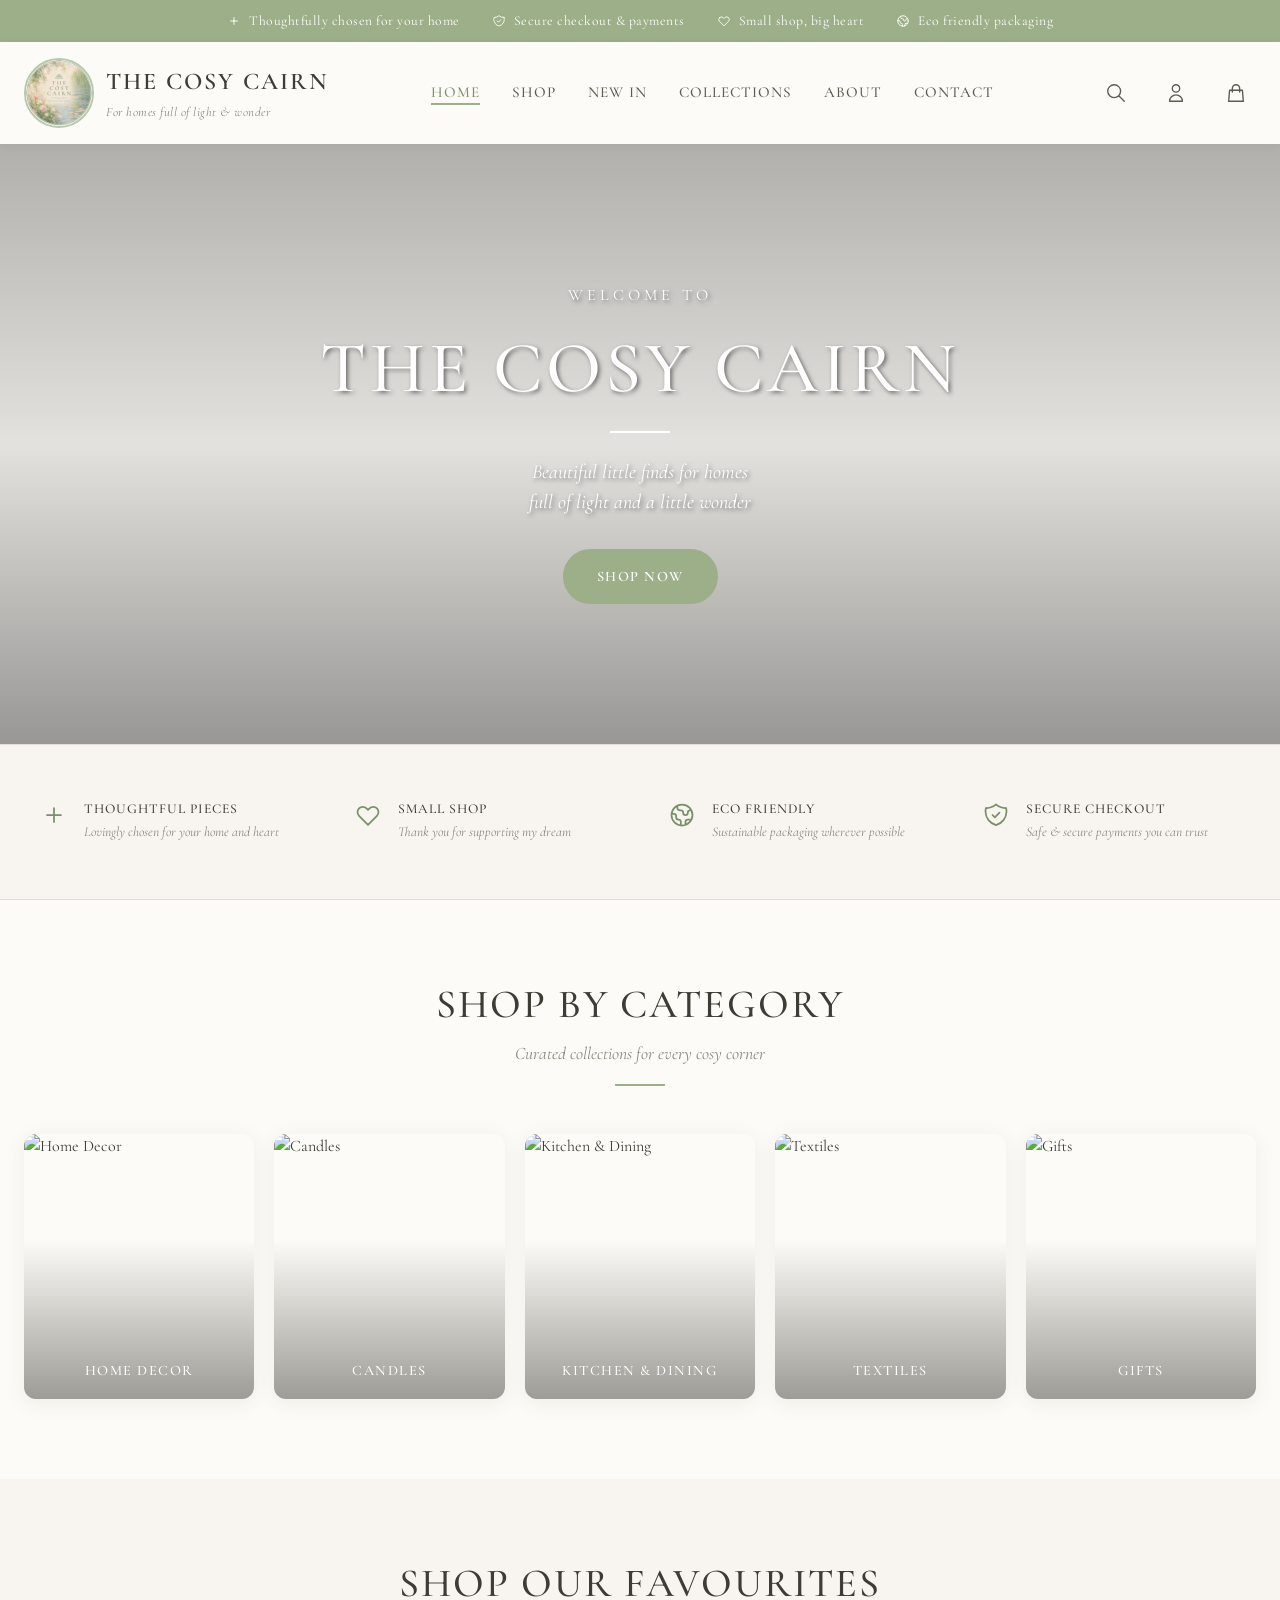
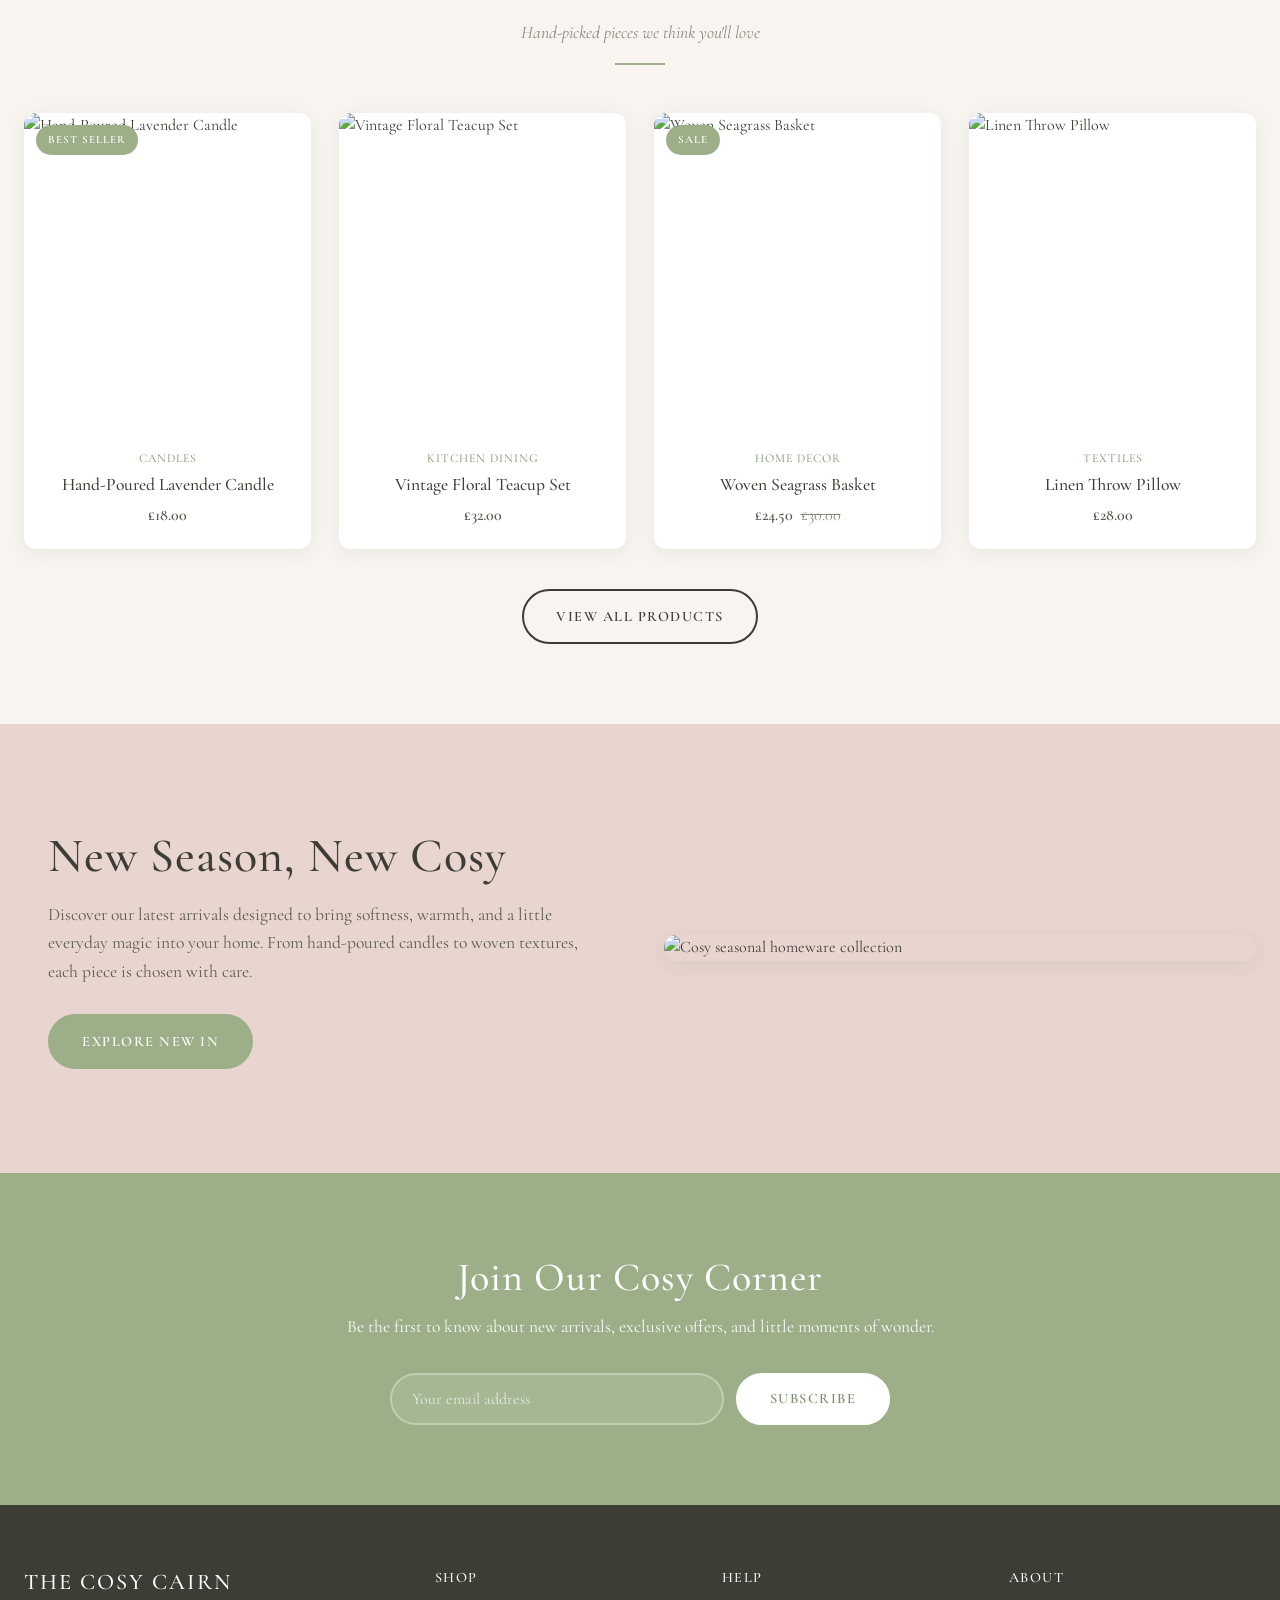
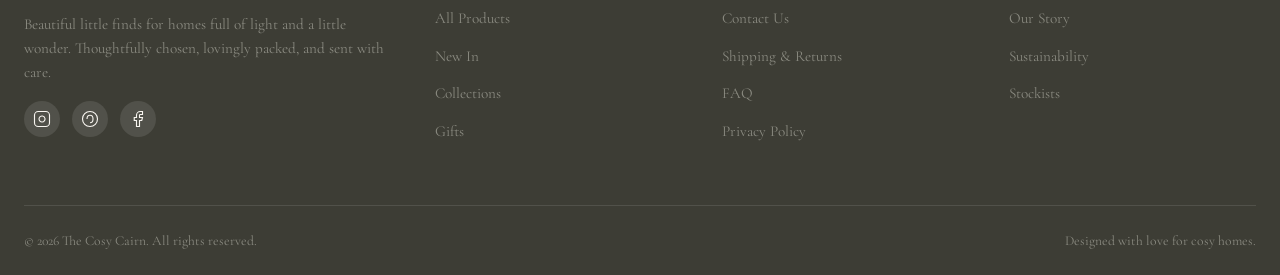
==== index.html @ 2f8e01ec "Website" ====
<!DOCTYPE html>
<html lang="en">
<head>
  <meta charset="UTF-8">
  <meta name="viewport" content="width=device-width, initial-scale=1.0">
  <title>The Cosy Cairn | Beautiful Little Finds for Your Home</title>
  <meta name="description" content="The Cosy Cairn - thoughtfully chosen homeware, candles, textiles, and gifts for homes full of light and a little wonder.">
  <link rel="preconnect" href="https://fonts.googleapis.com">
  <link rel="preconnect" href="https://fonts.gstatic.com" crossorigin>
  <link href="https://fonts.googleapis.com/css2?family=Cormorant+Garamond:ital,wght@0,300;0,400;0,500;0,600;1,300;1,400&display=swap" rel="stylesheet">
  <link rel="stylesheet" href="css/styles.css">
</head>
<body>
  <!-- Announcement Bar -->
  <div class="announcement-bar">
    <div class="container">
      <div class="announcement-item">
        <svg xmlns="http://www.w3.org/2000/svg" fill="none" viewBox="0 0 24 24" stroke="currentColor" stroke-width="1.5"><path stroke-linecap="round" stroke-linejoin="round" d="M12 6v6m0 0v6m0-6h6m-6 0H6" /></svg>
        <span>Thoughtfully chosen for your home</span>
      </div>
      <div class="announcement-item">
        <svg xmlns="http://www.w3.org/2000/svg" fill="none" viewBox="0 0 24 24" stroke="currentColor" stroke-width="1.5"><path stroke-linecap="round" stroke-linejoin="round" d="M9 12l2 2 4-4m5.618-4.016A11.955 11.955 0 0112 2.944a11.955 11.955 0 01-8.618 3.04A12.02 12.02 0 003 9c0 5.591 3.824 10.29 9 11.622 5.176-1.332 9-6.03 9-11.622 0-1.042-.133-2.052-.382-3.016z" /></svg>
        <span>Secure checkout &amp; payments</span>
      </div>
      <div class="announcement-item">
        <svg xmlns="http://www.w3.org/2000/svg" fill="none" viewBox="0 0 24 24" stroke="currentColor" stroke-width="1.5"><path stroke-linecap="round" stroke-linejoin="round" d="M4.318 6.318a4.5 4.5 0 000 6.364L12 20.364l7.682-7.682a4.5 4.5 0 00-6.364-6.364L12 7.636l-1.318-1.318a4.5 4.5 0 00-6.364 0z" /></svg>
        <span>Small shop, big heart</span>
      </div>
      <div class="announcement-item">
        <svg xmlns="http://www.w3.org/2000/svg" fill="none" viewBox="0 0 24 24" stroke="currentColor" stroke-width="1.5"><path stroke-linecap="round" stroke-linejoin="round" d="M3.055 11H5a2 2 0 012 2v1a2 2 0 002 2 2 2 0 012 2v2.945M8 3.935V5.5A2.5 2.5 0 0010.5 8h.5a2 2 0 012 2 2 2 0 104 0 2 2 0 012-2h1.064M15 20.488V18a2 2 0 012-2h3.064M21 12a9 9 0 11-18 0 9 9 0 0118 0z" /></svg>
        <span>Eco friendly packaging</span>
      </div>
    </div>
  </div>

  <!-- Header -->
  <header class="site-header">
    <div class="container">
      <div class="header-inner">
        <a href="index.html" class="logo">
          <img class="logo-img" src="images/logo.png" alt="The Cosy Cairn logo">
          <div class="logo-text">
            <span class="brand">The Cosy Cairn</span>
            <span class="tagline">For homes full of light &amp; wonder</span>
          </div>
        </a>

        <nav class="main-nav">
          <ul>
            <li><a href="index.html" class="active">Home</a></li>
            <li class="nav-dropdown">
              <a href="shop.html">Shop</a>
              <ul class="dropdown-menu">
                <li><a href="collections.html#home-decor">Home Decor</a></li>
                <li><a href="collections.html#candles">Candles</a></li>
                <li><a href="collections.html#kitchen-dining">Kitchen &amp; Dining</a></li>
                <li><a href="collections.html#textiles">Textiles</a></li>
                <li><a href="collections.html#gifts">Gifts</a></li>
              </ul>
            </li>
            <li><a href="new-in.html">New In</a></li>
            <li><a href="collections.html">Collections</a></li>
            <li><a href="about.html">About</a></li>
            <li><a href="contact.html">Contact</a></li>
          </ul>
        </nav>

        <div class="header-icons">
          <a href="shop.html" class="icon-btn" aria-label="Search">
            <svg xmlns="http://www.w3.org/2000/svg" fill="none" viewBox="0 0 24 24" stroke="currentColor" stroke-width="1.5"><path stroke-linecap="round" stroke-linejoin="round" d="M21 21l-6-6m2-5a7 7 0 11-14 0 7 7 0 0114 0z" /></svg>
          </a>
          <a href="#" class="icon-btn" aria-label="Account">
            <svg xmlns="http://www.w3.org/2000/svg" fill="none" viewBox="0 0 24 24" stroke="currentColor" stroke-width="1.5"><path stroke-linecap="round" stroke-linejoin="round" d="M16 7a4 4 0 11-8 0 4 4 0 018 0zM12 14a7 7 0 00-7 7h14a7 7 0 00-7-7z" /></svg>
          </a>
          <button class="icon-btn" data-open-cart aria-label="Cart">
            <svg xmlns="http://www.w3.org/2000/svg" fill="none" viewBox="0 0 24 24" stroke="currentColor" stroke-width="1.5"><path stroke-linecap="round" stroke-linejoin="round" d="M16 11V7a4 4 0 00-8 0v4M5 9h14l1 12H4L5 9z" /></svg>
            <span class="cart-count">0</span>
          </button>
          <button class="mobile-menu-toggle" aria-label="Menu">
            <span></span>
            <span></span>
            <span></span>
          </button>
        </div>
      </div>
    </div>
  </header>

  <main>
    <!-- Hero -->
    <section class="hero">
      <div class="hero-bg" style="background-image: url('images/hero-image.png');"></div>
      <div class="hero-overlay"></div>
      <div class="hero-content fade-in">
        <span class="hero-subtitle">Welcome to</span>
        <h1 class="hero-title">The Cosy Cairn</h1>
        <div class="hero-divider"></div>
        <p class="hero-tagline">Beautiful little finds for homes<br> full of light and a little wonder</p>
        <a href="shop.html" class="btn btn-primary">Shop Now</a>
      </div>
    </section>

    <!-- Trust Badges -->
    <section class="trust-badges">
      <div class="container">
        <div class="trust-badge fade-in">
          <svg xmlns="http://www.w3.org/2000/svg" fill="none" viewBox="0 0 24 24" stroke="currentColor" stroke-width="1.5"><path stroke-linecap="round" stroke-linejoin="round" d="M12 6v6m0 0v6m0-6h6m-6 0H6" /></svg>
          <div>
            <h4>Thoughtful Pieces</h4>
            <p>Lovingly chosen for your home and heart</p>
          </div>
        </div>
        <div class="trust-badge fade-in">
          <svg xmlns="http://www.w3.org/2000/svg" fill="none" viewBox="0 0 24 24" stroke="currentColor" stroke-width="1.5"><path stroke-linecap="round" stroke-linejoin="round" d="M4.318 6.318a4.5 4.5 0 000 6.364L12 20.364l7.682-7.682a4.5 4.5 0 00-6.364-6.364L12 7.636l-1.318-1.318a4.5 4.5 0 00-6.364 0z" /></svg>
          <div>
            <h4>Small Shop</h4>
            <p>Thank you for supporting my dream</p>
          </div>
        </div>
        <div class="trust-badge fade-in">
          <svg xmlns="http://www.w3.org/2000/svg" fill="none" viewBox="0 0 24 24" stroke="currentColor" stroke-width="1.5"><path stroke-linecap="round" stroke-linejoin="round" d="M3.055 11H5a2 2 0 012 2v1a2 2 0 002 2 2 2 0 012 2v2.945M8 3.935V5.5A2.5 2.5 0 0010.5 8h.5a2 2 0 012 2 2 2 0 104 0 2 2 0 012-2h1.064M15 20.488V18a2 2 0 012-2h3.064M21 12a9 9 0 11-18 0 9 9 0 0118 0z" /></svg>
          <div>
            <h4>Eco Friendly</h4>
            <p>Sustainable packaging wherever possible</p>
          </div>
        </div>
        <div class="trust-badge fade-in">
          <svg xmlns="http://www.w3.org/2000/svg" fill="none" viewBox="0 0 24 24" stroke="currentColor" stroke-width="1.5"><path stroke-linecap="round" stroke-linejoin="round" d="M9 12l2 2 4-4m5.618-4.016A11.955 11.955 0 0112 2.944a11.955 11.955 0 01-8.618 3.04A12.02 12.02 0 003 9c0 5.591 3.824 10.29 9 11.622 5.176-1.332 9-6.03 9-11.622 0-1.042-.133-2.052-.382-3.016z" /></svg>
          <div>
            <h4>Secure Checkout</h4>
            <p>Safe &amp; secure payments you can trust</p>
          </div>
        </div>
      </div>
    </section>

    <!-- Featured Categories -->
    <section class="section">
      <div class="container">
        <div class="section-header fade-in">
          <h2 class="section-title">Shop by Category</h2>
          <p class="section-subtitle">Curated collections for every cosy corner</p>
          <div class="section-divider"></div>
        </div>
        <div class="category-grid">
          <!-- Categories rendered by JS -->
        </div>
      </div>
    </section>

    <!-- Shop Favourites -->
    <section class="section" style="background-color: var(--cream-warm);">
      <div class="container">
        <div class="section-header fade-in">
          <h2 class="section-title">Shop Our Favourites</h2>
          <p class="section-subtitle">Hand-picked pieces we think you'll love</p>
          <div class="section-divider"></div>
        </div>
        <div class="product-grid favourites-grid">
          <!-- Products rendered by JS -->
        </div>
        <div style="text-align: center; margin-top: 40px;">
          <a href="shop.html" class="btn btn-outline fade-in">View All Products</a>
        </div>
      </div>
    </section>

    <!-- Featured Banner -->
    <section class="featured-banner">
      <div class="container">
        <div class="featured-banner-inner">
          <div class="featured-banner-content fade-in">
            <h2>New Season, New Cosy</h2>
            <p>Discover our latest arrivals designed to bring softness, warmth, and a little everyday magic into your home. From hand-poured candles to woven textures, each piece is chosen with care.</p>
            <a href="new-in.html" class="btn btn-primary">Explore New In</a>
          </div>
          <div class="featured-banner-image fade-in">
            <img src="https://images.unsplash.com/photo-1616486338812-3dadae4b4ace?w=800&h=600&fit=crop" alt="Cosy seasonal homeware collection">
          </div>
        </div>
      </div>
    </section>

    <!-- Newsletter -->
    <section class="newsletter">
      <div class="container">
        <div class="fade-in">
          <h2>Join Our Cosy Corner</h2>
          <p>Be the first to know about new arrivals, exclusive offers, and little moments of wonder.</p>
          <form class="newsletter-form">
            <input type="email" placeholder="Your email address" required aria-label="Email address">
            <button type="submit" class="btn btn-light">Subscribe</button>
          </form>
        </div>
      </div>
    </section>
  </main>

  <!-- Footer -->
  <footer class="site-footer">
    <div class="container">
      <div class="footer-grid">
        <div class="footer-brand">
          <h3 style="font-size: 1.4rem; letter-spacing: 2px; text-transform: uppercase; color: white;">The Cosy Cairn</h3>
          <p>Beautiful little finds for homes full of light and a little wonder. Thoughtfully chosen, lovingly packed, and sent with care.</p>
          <div class="footer-social">
            <a href="#" aria-label="Instagram"><svg xmlns="http://www.w3.org/2000/svg" fill="none" viewBox="0 0 24 24" stroke="currentColor" stroke-width="1.5"><rect x="2" y="2" width="20" height="20" rx="5" ry="5"></rect><path d="M16 11.37A4 4 0 1112.63 8 4 4 0 0116 11.37z"></path><line x1="17.5" y1="6.5" x2="17.51" y2="6.5"></line></svg></a>
            <a href="#" aria-label="Pinterest"><svg xmlns="http://www.w3.org/2000/svg" fill="none" viewBox="0 0 24 24" stroke="currentColor" stroke-width="1.5"><circle cx="12" cy="12" r="10"></circle><path d="M8 12c0-2.76 1.79-5 4-5s4 2.24 4 5c0 2.76-1.79 5-4 5"></path></svg></a>
            <a href="#" aria-label="Facebook"><svg xmlns="http://www.w3.org/2000/svg" fill="none" viewBox="0 0 24 24" stroke="currentColor" stroke-width="1.5"><path d="M18 2h-3a5 5 0 00-5 5v3H7v4h3v8h4v-8h3l1-4h-4V7a1 1 0 011-1h3z"></path></svg></a>
          </div>
        </div>
        <div class="footer-column">
          <h4>Shop</h4>
          <ul>
            <li><a href="shop.html">All Products</a></li>
            <li><a href="new-in.html">New In</a></li>
            <li><a href="collections.html">Collections</a></li>
            <li><a href="collections.html#gifts">Gifts</a></li>
          </ul>
        </div>
        <div class="footer-column">
          <h4>Help</h4>
          <ul>
            <li><a href="contact.html">Contact Us</a></li>
            <li><a href="#">Shipping &amp; Returns</a></li>
            <li><a href="#">FAQ</a></li>
            <li><a href="#">Privacy Policy</a></li>
          </ul>
        </div>
        <div class="footer-column">
          <h4>About</h4>
          <ul>
            <li><a href="about.html">Our Story</a></li>
            <li><a href="about.html">Sustainability</a></li>
            <li><a href="contact.html">Stockists</a></li>
          </ul>
        </div>
      </div>
      <div class="footer-bottom">
        <p>&copy; 2026 The Cosy Cairn. All rights reserved.</p>
        <p>Designed with love for cosy homes.</p>
      </div>
    </div>
  </footer>

  <!-- Cart Drawer -->
  <div class="cart-overlay" data-close-cart></div>
  <aside class="cart-drawer">
    <div class="cart-header">
      <h2>Your Cart</h2>
      <button class="cart-close" data-close-cart aria-label="Close cart">
        <svg xmlns="http://www.w3.org/2000/svg" fill="none" viewBox="0 0 24 24" stroke="currentColor" stroke-width="1.5"><path stroke-linecap="round" stroke-linejoin="round" d="M6 18L18 6M6 6l12 12" /></svg>
      </button>
    </div>
    <div class="cart-items">
      <!-- Cart items rendered by JS -->
    </div>
    <div class="cart-footer">
      <div class="cart-subtotal">
        <span>Subtotal</span>
        <span>£0.00</span>
      </div>
      <button class="btn btn-primary">Checkout</button>
    </div>
  </aside>

  <script src="js/products.js"></script>
  <script src="js/main.js"></script>
</body>
</html>
---- css/styles.css ----
/* The Cosy Cairn - Main Stylesheet */

/* ===== CSS Variables ===== */
:root {
  --sage: #9caf88;
  --sage-dark: #7a8f6a;
  --sage-light: #b8c9a9;
  --cream: #fdfbf7;
  --cream-warm: #f8f5f0;
  --blush: #e8d5d0;
  --beige: #e5ddd3;
  --text-dark: #3d3d35;
  --text-medium: #5c5c52;
  --text-light: #8a8a80;
  --white: #ffffff;
  --shadow-soft: 0 4px 20px rgba(61, 61, 53, 0.08);
  --shadow-hover: 0 8px 30px rgba(61, 61, 53, 0.12);
  --transition: all 0.3s cubic-bezier(0.25, 0.8, 0.25, 1);
  --radius: 12px;
  --radius-sm: 8px;
}

/* ===== Reset & Base ===== */
*, *::before, *::after {
  box-sizing: border-box;
  margin: 0;
  padding: 0;
}

html {
  scroll-behavior: smooth;
}

body {
  font-family: 'Cormorant Garamond', Georgia, 'Times New Roman', serif;
  color: var(--text-dark);
  background-color: var(--cream);
  line-height: 1.6;
  overflow-x: hidden;
}

h1, h2, h3, h4, h5, h6 {
  font-family: 'Cormorant Garamond', Georgia, serif;
  font-weight: 500;
  line-height: 1.2;
}

a {
  text-decoration: none;
  color: inherit;
  transition: var(--transition);
}

img {
  max-width: 100%;
  display: block;
}

button {
  font-family: inherit;
  cursor: pointer;
  border: none;
  background: none;
}

.container {
  width: 100%;
  max-width: 1280px;
  margin: 0 auto;
  padding: 0 24px;
}

/* ===== Announcement Bar ===== */
.announcement-bar {
  background-color: var(--sage);
  color: var(--white);
  padding: 10px 0;
  font-size: 0.85rem;
  letter-spacing: 0.5px;
}

.announcement-bar .container {
  display: flex;
  justify-content: center;
  align-items: center;
  gap: 32px;
  flex-wrap: wrap;
}

.announcement-item {
  display: flex;
  align-items: center;
  gap: 8px;
}

.announcement-item svg {
  width: 14px;
  height: 14px;
  flex-shrink: 0;
}

/* ===== Header ===== */
.site-header {
  background-color: var(--cream);
  position: sticky;
  top: 0;
  z-index: 1000;
  box-shadow: 0 2px 10px rgba(61, 61, 53, 0.04);
}

.header-inner {
  display: flex;
  align-items: center;
  justify-content: space-between;
  padding: 16px 0;
  gap: 24px;
}

.logo {
  display: flex;
  align-items: center;
  gap: 12px;
}

.logo-img {
  width: 70px;
  height: 70px;
  border-radius: 50%;
  object-fit: cover;
  border: 2px solid var(--sage-light);
}

.logo-text {
  display: flex;
  flex-direction: column;
}

.logo-text .brand {
  font-size: 1.5rem;
  font-weight: 600;
  letter-spacing: 2px;
  color: var(--text-dark);
  text-transform: uppercase;
}

.logo-text .tagline {
  font-size: 0.8rem;
  color: var(--text-light);
  font-style: italic;
  letter-spacing: 0.5px;
}

/* ===== Navigation ===== */
.main-nav ul {
  display: flex;
  list-style: none;
  gap: 32px;
}

.main-nav a {
  font-size: 0.95rem;
  font-weight: 500;
  letter-spacing: 1px;
  text-transform: uppercase;
  color: var(--text-medium);
  position: relative;
  padding-bottom: 4px;
}

.main-nav a::after {
  content: '';
  position: absolute;
  bottom: 0;
  left: 0;
  width: 0;
  height: 1.5px;
  background-color: var(--sage);
  transition: var(--transition);
}

.main-nav a:hover,
.main-nav a.active {
  color: var(--sage-dark);
}

.main-nav a:hover::after,
.main-nav a.active::after {
  width: 100%;
}

.nav-dropdown {
  position: relative;
}

.dropdown-menu {
  position: absolute;
  top: 100%;
  left: 0;
  background-color: var(--white);
  min-width: 180px;
  padding: 12px 0;
  border-radius: var(--radius-sm);
  box-shadow: var(--shadow-soft);
  opacity: 0;
  visibility: hidden;
  transform: translateY(10px);
  transition: var(--transition);
  list-style: none;
}

.nav-dropdown:hover .dropdown-menu {
  opacity: 1;
  visibility: visible;
  transform: translateY(0);
}

.dropdown-menu li a {
  display: block;
  padding: 8px 20px;
  font-size: 0.85rem;
  text-transform: none;
  letter-spacing: 0.5px;
}

.dropdown-menu li a:hover {
  background-color: var(--cream-warm);
}

/* ===== Header Icons ===== */
.header-icons {
  display: flex;
  align-items: center;
  gap: 20px;
}

.icon-btn {
  position: relative;
  display: flex;
  align-items: center;
  justify-content: center;
  width: 40px;
  height: 40px;
  border-radius: 50%;
  transition: var(--transition);
}

.icon-btn:hover {
  background-color: var(--cream-warm);
}

.icon-btn svg {
  width: 22px;
  height: 22px;
  stroke: var(--text-medium);
}

.cart-count {
  position: absolute;
  top: -2px;
  right: -2px;
  background-color: var(--sage);
  color: var(--white);
  font-size: 0.65rem;
  font-weight: 600;
  width: 18px;
  height: 18px;
  border-radius: 50%;
  display: flex;
  align-items: center;
  justify-content: center;
}

.mobile-menu-toggle {
  display: none;
  flex-direction: column;
  gap: 5px;
  padding: 8px;
}

.mobile-menu-toggle span {
  display: block;
  width: 24px;
  height: 2px;
  background-color: var(--text-dark);
  transition: var(--transition);
}

/* ===== Hero Section ===== */
.hero {
  position: relative;
  min-height: 600px;
  display: flex;
  align-items: center;
  justify-content: center;
  text-align: center;
  overflow: hidden;
}

.hero-bg {
  position: absolute;
  inset: 0;
  background-size: cover;
  background-position: center;
  z-index: -2;
}

.hero-overlay {
  position: absolute;
  inset: 0;
  background: linear-gradient(
    to bottom,
    rgba(0, 0, 0, 0.3) 0%,
    rgba(0, 0, 0, 0.1) 50%,
    rgba(0, 0, 0, 0.4) 100%
  );
  z-index: -1;
}

.hero-content {
  position: relative;
  z-index: 1;
  max-width: 700px;
  padding: 40px 24px;
}

.hero-subtitle {
  font-size: 1rem;
  letter-spacing: 4px;
  text-transform: uppercase;
  color: #ffffff;
  margin-bottom: 16px;
  display: block;
  text-shadow: 2px 2px 4px rgba(0, 0, 0, 0.5);
}

.hero-title {
  font-size: clamp(2.5rem, 6vw, 4.5rem);
  letter-spacing: 4px;
  text-transform: uppercase;
  margin-bottom: 20px;
  color: #ffffff;
  text-shadow: 2px 2px 4px rgba(0, 0, 0, 0.5);
}

.hero-divider {
  width: 60px;
  height: 2px;
  background-color: #ffffff;
  margin: 0 auto 24px;
}

.hero-tagline {
  font-size: 1.25rem;
  font-style: italic;
  color: #ffffff;
  margin-bottom: 32px;
  line-height: 1.5;
  text-shadow: 2px 2px 4px rgba(0, 0, 0, 0.5);
}

.btn {
  display: inline-flex;
  align-items: center;
  justify-content: center;
  gap: 8px;
  padding: 14px 32px;
  border-radius: 30px;
  font-size: 0.9rem;
  font-weight: 600;
  letter-spacing: 1.5px;
  text-transform: uppercase;
  transition: var(--transition);
  cursor: pointer;
}

.btn-primary {
  background-color: var(--sage);
  color: var(--white);
  border: 2px solid var(--sage);
}

.btn-primary:hover {
  background-color: var(--sage-dark);
  border-color: var(--sage-dark);
  transform: translateY(-2px);
  box-shadow: var(--shadow-hover);
}

.btn-outline {
  background-color: transparent;
  color: var(--text-dark);
  border: 2px solid var(--text-dark);
}

.btn-outline:hover {
  background-color: var(--text-dark);
  color: var(--white);
}

.btn-light {
  background-color: var(--white);
  color: var(--sage-dark);
  border: 2px solid var(--white);
}

.btn-light:hover {
  background-color: transparent;
  color: var(--white);
}

/* ===== Trust Badges ===== */
.trust-badges {
  background-color: var(--cream-warm);
  padding: 40px 0;
  border-top: 1px solid var(--beige);
  border-bottom: 1px solid var(--beige);
}

.trust-badges .container {
  display: grid;
  grid-template-columns: repeat(4, 1fr);
  gap: 24px;
}

.trust-badge {
  display: flex;
  align-items: flex-start;
  gap: 16px;
  padding: 16px;
}

.trust-badge svg {
  width: 28px;
  height: 28px;
  stroke: var(--sage-dark);
  flex-shrink: 0;
}

.trust-badge h4 {
  font-size: 0.85rem;
  text-transform: uppercase;
  letter-spacing: 1px;
  margin-bottom: 4px;
  color: var(--text-dark);
}

.trust-badge p {
  font-size: 0.85rem;
  color: var(--text-light);
  font-style: italic;
}

/* ===== Section Styling ===== */
.section {
  padding: 80px 0;
}

.section-header {
  text-align: center;
  margin-bottom: 48px;
}

.section-title {
  font-size: clamp(1.8rem, 4vw, 2.5rem);
  letter-spacing: 2px;
  text-transform: uppercase;
  margin-bottom: 12px;
  color: var(--text-dark);
}

.section-subtitle {
  font-size: 1.1rem;
  color: var(--text-light);
  font-style: italic;
}

.section-divider {
  width: 50px;
  height: 2px;
  background-color: var(--sage);
  margin: 16px auto 0;
}

/* ===== Category Grid ===== */
.category-grid {
  display: grid;
  grid-template-columns: repeat(5, 1fr);
  gap: 20px;
}

.category-card {
  position: relative;
  border-radius: var(--radius);
  overflow: hidden;
  aspect-ratio: 1 / 1.15;
  box-shadow: var(--shadow-soft);
  transition: var(--transition);
}

.category-card:hover {
  transform: translateY(-6px);
  box-shadow: var(--shadow-hover);
}

.category-card img {
  width: 100%;
  height: 100%;
  object-fit: cover;
  transition: transform 0.6s ease;
}

.category-card:hover img {
  transform: scale(1.08);
}

.category-card-overlay {
  position: absolute;
  inset: 0;
  background: linear-gradient(
    to top,
    rgba(61, 61, 53, 0.5) 0%,
    transparent 60%
  );
  display: flex;
  align-items: flex-end;
  justify-content: center;
  padding: 20px;
}

.category-card h3 {
  color: var(--white);
  font-size: 0.9rem;
  text-transform: uppercase;
  letter-spacing: 1.5px;
  text-align: center;
}

/* ===== Product Grid ===== */
.product-grid {
  display: grid;
  grid-template-columns: repeat(4, 1fr);
  gap: 28px;
}

.product-card {
  background-color: var(--white);
  border-radius: var(--radius);
  overflow: hidden;
  box-shadow: var(--shadow-soft);
  transition: var(--transition);
  position: relative;
}

.product-card:hover {
  transform: translateY(-6px);
  box-shadow: var(--shadow-hover);
}

.product-image {
  position: relative;
  aspect-ratio: 1 / 1.1;
  overflow: hidden;
}

.product-image img {
  width: 100%;
  height: 100%;
  object-fit: cover;
  transition: transform 0.6s ease;
}

.product-card:hover .product-image img {
  transform: scale(1.05);
}

.product-badge {
  position: absolute;
  top: 12px;
  left: 12px;
  background-color: var(--sage);
  color: var(--white);
  font-size: 0.7rem;
  font-weight: 600;
  text-transform: uppercase;
  letter-spacing: 1px;
  padding: 6px 12px;
  border-radius: 20px;
}

.product-actions {
  position: absolute;
  bottom: 12px;
  left: 12px;
  right: 12px;
  display: flex;
  gap: 8px;
  opacity: 0;
  transform: translateY(10px);
  transition: var(--transition);
}

.product-card:hover .product-actions {
  opacity: 1;
  transform: translateY(0);
}

.product-actions .btn {
  flex: 1;
  padding: 10px 16px;
  font-size: 0.75rem;
  border-radius: 20px;
}

.product-info {
  padding: 20px;
  text-align: center;
}

.product-category {
  font-size: 0.75rem;
  text-transform: uppercase;
  letter-spacing: 1px;
  color: var(--sage-dark);
  margin-bottom: 6px;
}

.product-title {
  font-size: 1.1rem;
  margin-bottom: 8px;
  color: var(--text-dark);
}

.product-price {
  font-size: 1rem;
  color: var(--text-medium);
  font-weight: 600;
}

.product-price .original {
  text-decoration: line-through;
  color: var(--text-light);
  margin-left: 8px;
  font-weight: 400;
}

/* ===== Featured Collection Banner ===== */
.featured-banner {
  background-color: var(--blush);
  padding: 80px 0;
}

.featured-banner-inner {
  display: grid;
  grid-template-columns: 1fr 1fr;
  gap: 48px;
  align-items: center;
}

.featured-banner-content {
  padding: 24px;
}

.featured-banner-content h2 {
  font-size: clamp(2rem, 4vw, 3rem);
  margin-bottom: 16px;
  letter-spacing: 1px;
}

.featured-banner-content p {
  font-size: 1.1rem;
  color: var(--text-medium);
  margin-bottom: 28px;
}

.featured-banner-image {
  border-radius: var(--radius);
  overflow: hidden;
  box-shadow: var(--shadow-soft);
}

.featured-banner-image img {
  width: 100%;
  height: 100%;
  object-fit: cover;
}

/* ===== Newsletter ===== */
.newsletter {
  background-color: var(--sage);
  color: var(--white);
  padding: 80px 0;
  text-align: center;
}

.newsletter h2 {
  font-size: clamp(1.8rem, 4vw, 2.5rem);
  margin-bottom: 12px;
  letter-spacing: 1px;
}

.newsletter p {
  font-size: 1.1rem;
  margin-bottom: 32px;
  opacity: 0.95;
}

.newsletter-form {
  display: flex;
  max-width: 500px;
  margin: 0 auto;
  gap: 12px;
}

.newsletter-form input {
  flex: 1;
  padding: 14px 20px;
  border: 2px solid rgba(255, 255, 255, 0.3);
  border-radius: 30px;
  background-color: rgba(255, 255, 255, 0.1);
  color: var(--white);
  font-family: inherit;
  font-size: 1rem;
  outline: none;
}

.newsletter-form input::placeholder {
  color: rgba(255, 255, 255, 0.7);
}

.newsletter-form input:focus {
  border-color: var(--white);
  background-color: rgba(255, 255, 255, 0.2);
}

.newsletter-form .btn {
  background-color: var(--white);
  color: var(--sage-dark);
}

.newsletter-form .btn:hover {
  background-color: var(--cream);
}

/* ===== Footer ===== */
.site-footer {
  background-color: var(--text-dark);
  color: var(--cream-warm);
  padding: 64px 0 24px;
}

.footer-grid {
  display: grid;
  grid-template-columns: 1.5fr 1fr 1fr 1fr;
  gap: 40px;
  margin-bottom: 48px;
}

.footer-brand p {
  margin: 16px 0;
  color: var(--text-light);
  font-size: 0.95rem;
}

.footer-social {
  display: flex;
  gap: 12px;
}

.footer-social a {
  width: 36px;
  height: 36px;
  border-radius: 50%;
  background-color: rgba(255, 255, 255, 0.1);
  display: flex;
  align-items: center;
  justify-content: center;
  transition: var(--transition);
}

.footer-social a:hover {
  background-color: var(--sage);
}

.footer-social svg {
  width: 18px;
  height: 18px;
  stroke: var(--cream-warm);
}

.footer-column h4 {
  font-size: 0.9rem;
  text-transform: uppercase;
  letter-spacing: 1.5px;
  margin-bottom: 20px;
  color: var(--white);
}

.footer-column ul {
  list-style: none;
}

.footer-column li {
  margin-bottom: 12px;
}

.footer-column a {
  color: var(--text-light);
  font-size: 0.95rem;
}

.footer-column a:hover {
  color: var(--sage-light);
  padding-left: 4px;
}

.footer-bottom {
  border-top: 1px solid rgba(255, 255, 255, 0.1);
  padding-top: 24px;
  display: flex;
  justify-content: space-between;
  align-items: center;
  flex-wrap: wrap;
  gap: 16px;
  font-size: 0.85rem;
  color: var(--text-light);
}

/* ===== Page Header ===== */
.page-header {
  background-color: var(--cream-warm);
  padding: 80px 0;
  text-align: center;
  border-bottom: 1px solid var(--beige);
}

.page-header h1 {
  font-size: clamp(2rem, 5vw, 3rem);
  letter-spacing: 2px;
  text-transform: uppercase;
  margin-bottom: 12px;
}

.page-header p {
  font-size: 1.1rem;
  color: var(--text-light);
  font-style: italic;
}

/* ===== Shop Page ===== */
.shop-layout {
  display: grid;
  grid-template-columns: 260px 1fr;
  gap: 40px;
}

.shop-sidebar {
  position: sticky;
  top: 120px;
  height: fit-content;
}

.filter-group {
  background-color: var(--white);
  border-radius: var(--radius);
  padding: 24px;
  margin-bottom: 24px;
  box-shadow: var(--shadow-soft);
}

.filter-group h3 {
  font-size: 1rem;
  text-transform: uppercase;
  letter-spacing: 1px;
  margin-bottom: 16px;
  padding-bottom: 12px;
  border-bottom: 1px solid var(--beige);
}

.filter-options {
  display: flex;
  flex-direction: column;
  gap: 10px;
}

.filter-options label {
  display: flex;
  align-items: center;
  gap: 10px;
  cursor: pointer;
  font-size: 0.95rem;
  color: var(--text-medium);
}

.filter-options input[type="checkbox"] {
  width: 18px;
  height: 18px;
  accent-color: var(--sage);
  cursor: pointer;
}

.shop-toolbar {
  display: flex;
  justify-content: space-between;
  align-items: center;
  margin-bottom: 28px;
  flex-wrap: wrap;
  gap: 16px;
}

.shop-toolbar p {
  color: var(--text-light);
  font-size: 0.95rem;
}

.sort-select {
  padding: 10px 16px;
  border: 1px solid var(--beige);
  border-radius: var(--radius-sm);
  background-color: var(--white);
  font-family: inherit;
  color: var(--text-medium);
  outline: none;
  cursor: pointer;
}

/* ===== Collections Page ===== */
.collections-grid {
  display: grid;
  grid-template-columns: repeat(3, 1fr);
  gap: 28px;
}

.collection-card {
  position: relative;
  border-radius: var(--radius);
  overflow: hidden;
  aspect-ratio: 1 / 1;
  box-shadow: var(--shadow-soft);
}

.collection-card img {
  width: 100%;
  height: 100%;
  object-fit: cover;
  transition: transform 0.6s ease;
}

.collection-card:hover img {
  transform: scale(1.08);
}

.collection-card-overlay {
  position: absolute;
  inset: 0;
  background: rgba(61, 61, 53, 0.35);
  display: flex;
  flex-direction: column;
  align-items: center;
  justify-content: center;
  text-align: center;
  padding: 24px;
  transition: var(--transition);
}

.collection-card:hover .collection-card-overlay {
  background: rgba(61, 61, 53, 0.45);
}

.collection-card-overlay h3 {
  color: var(--white);
  font-size: 1.5rem;
  margin-bottom: 8px;
  letter-spacing: 1px;
}

.collection-card-overlay p {
  color: rgba(255, 255, 255, 0.9);
  font-size: 0.9rem;
  margin-bottom: 20px;
}

/* ===== About Page ===== */
.about-intro {
  display: grid;
  grid-template-columns: 1fr 1fr;
  gap: 48px;
  align-items: center;
  margin-bottom: 64px;
}

.about-intro-image {
  border-radius: var(--radius);
  overflow: hidden;
  box-shadow: var(--shadow-soft);
}

.about-intro-content h2 {
  font-size: clamp(1.8rem, 4vw, 2.5rem);
  margin-bottom: 20px;
}

.about-intro-content p {
  font-size: 1.05rem;
  color: var(--text-medium);
  margin-bottom: 16px;
}

.values-grid {
  display: grid;
  grid-template-columns: repeat(4, 1fr);
  gap: 24px;
}

.value-card {
  background-color: var(--white);
  border-radius: var(--radius);
  padding: 32px 24px;
  text-align: center;
  box-shadow: var(--shadow-soft);
  transition: var(--transition);
}

.value-card:hover {
  transform: translateY(-4px);
  box-shadow: var(--shadow-hover);
}

.value-card svg {
  width: 40px;
  height: 40px;
  stroke: var(--sage-dark);
  margin-bottom: 16px;
}

.value-card h3 {
  font-size: 1.1rem;
  margin-bottom: 8px;
}

.value-card p {
  font-size: 0.9rem;
  color: var(--text-light);
}

/* ===== Contact Page ===== */
.contact-grid {
  display: grid;
  grid-template-columns: 1fr 1fr;
  gap: 48px;
}

.contact-info h2 {
  font-size: clamp(1.8rem, 4vw, 2.5rem);
  margin-bottom: 20px;
}

.contact-info > p {
  font-size: 1.05rem;
  color: var(--text-medium);
  margin-bottom: 32px;
}

.contact-detail {
  display: flex;
  align-items: flex-start;
  gap: 16px;
  margin-bottom: 24px;
}

.contact-detail svg {
  width: 24px;
  height: 24px;
  stroke: var(--sage-dark);
  flex-shrink: 0;
}

.contact-detail h4 {
  font-size: 1rem;
  margin-bottom: 4px;
}

.contact-detail p {
  color: var(--text-light);
  font-size: 0.95rem;
}

.contact-form {
  background-color: var(--white);
  border-radius: var(--radius);
  padding: 40px;
  box-shadow: var(--shadow-soft);
}

.form-group {
  margin-bottom: 20px;
}

.form-group label {
  display: block;
  margin-bottom: 8px;
  font-size: 0.9rem;
  color: var(--text-medium);
}

.form-group input,
.form-group textarea {
  width: 100%;
  padding: 12px 16px;
  border: 1px solid var(--beige);
  border-radius: var(--radius-sm);
  font-family: inherit;
  font-size: 1rem;
  color: var(--text-dark);
  background-color: var(--cream);
  outline: none;
  transition: var(--transition);
}

.form-group input:focus,
.form-group textarea:focus {
  border-color: var(--sage);
  background-color: var(--white);
}

.form-group textarea {
  min-height: 140px;
  resize: vertical;
}

/* ===== Cart Drawer ===== */
.cart-overlay {
  position: fixed;
  inset: 0;
  background-color: rgba(61, 61, 53, 0.5);
  z-index: 1100;
  opacity: 0;
  visibility: hidden;
  transition: var(--transition);
}

.cart-overlay.open {
  opacity: 1;
  visibility: visible;
}

.cart-drawer {
  position: fixed;
  top: 0;
  right: 0;
  width: 420px;
  max-width: 100%;
  height: 100%;
  background-color: var(--white);
  z-index: 1200;
  transform: translateX(100%);
  transition: transform 0.4s cubic-bezier(0.25, 0.8, 0.25, 1);
  display: flex;
  flex-direction: column;
}

.cart-drawer.open {
  transform: translateX(0);
}

.cart-header {
  display: flex;
  justify-content: space-between;
  align-items: center;
  padding: 24px;
  border-bottom: 1px solid var(--beige);
}

.cart-header h2 {
  font-size: 1.3rem;
  text-transform: uppercase;
  letter-spacing: 1px;
}

.cart-close {
  width: 36px;
  height: 36px;
  border-radius: 50%;
  display: flex;
  align-items: center;
  justify-content: center;
  transition: var(--transition);
}

.cart-close:hover {
  background-color: var(--cream-warm);
}

.cart-close svg {
  width: 20px;
  height: 20px;
  stroke: var(--text-dark);
}

.cart-items {
  flex: 1;
  overflow-y: auto;
  padding: 24px;
}

.cart-empty {
  text-align: center;
  padding: 40px 24px;
  color: var(--text-light);
}

.cart-empty svg {
  width: 60px;
  height: 60px;
  stroke: var(--beige);
  margin-bottom: 16px;
  margin-left: auto;
  margin-right: auto;
}

.cart-item {
  display: flex;
  gap: 16px;
  padding-bottom: 20px;
  margin-bottom: 20px;
  border-bottom: 1px solid var(--beige);
}

.cart-item-image {
  width: 80px;
  height: 100px;
  border-radius: var(--radius-sm);
  overflow: hidden;
  flex-shrink: 0;
}

.cart-item-image img {
  width: 100%;
  height: 100%;
  object-fit: cover;
}

.cart-item-details {
  flex: 1;
}

.cart-item-title {
  font-size: 1rem;
  margin-bottom: 4px;
}

.cart-item-price {
  color: var(--sage-dark);
  font-weight: 600;
  margin-bottom: 12px;
}

.cart-item-quantity {
  display: flex;
  align-items: center;
  gap: 10px;
}

.cart-item-quantity button {
  width: 28px;
  height: 28px;
  border-radius: 50%;
  border: 1px solid var(--beige);
  display: flex;
  align-items: center;
  justify-content: center;
  transition: var(--transition);
}

.cart-item-quantity button:hover {
  background-color: var(--cream-warm);
}

.cart-item-remove {
  color: var(--text-light);
  font-size: 0.8rem;
  text-decoration: underline;
  margin-top: 8px;
  display: inline-block;
}

.cart-item-remove:hover {
  color: #c44;
}

.cart-footer {
  padding: 24px;
  border-top: 1px solid var(--beige);
  background-color: var(--cream-warm);
}

.cart-subtotal {
  display: flex;
  justify-content: space-between;
  margin-bottom: 16px;
  font-size: 1.1rem;
}

.cart-subtotal span:last-child {
  font-weight: 600;
}

.cart-footer .btn {
  width: 100%;
}

/* ===== Toast Notifications ===== */
.toast-container {
  position: fixed;
  bottom: 24px;
  left: 50%;
  transform: translateX(-50%);
  z-index: 1300;
  display: flex;
  flex-direction: column;
  gap: 12px;
}

.toast {
  background-color: var(--text-dark);
  color: var(--white);
  padding: 14px 24px;
  border-radius: 30px;
  font-size: 0.95rem;
  box-shadow: var(--shadow-hover);
  opacity: 0;
  transform: translateY(20px);
  transition: var(--transition);
}

.toast.show {
  opacity: 1;
  transform: translateY(0);
}

/* ===== Animations ===== */
.fade-in {
  opacity: 0;
  transform: translateY(20px);
  transition: opacity 0.6s ease, transform 0.6s ease;
}

.fade-in.visible {
  opacity: 1;
  transform: translateY(0);
}

/* ===== Mobile Menu Overlay ===== */
.mobile-menu-overlay {
  position: fixed;
  inset: 0;
  background-color: rgba(61, 61, 53, 0.45);
  z-index: 1040;
  opacity: 0;
  visibility: hidden;
  transition: var(--transition);
}

.mobile-menu-overlay.open {
  opacity: 1;
  visibility: visible;
}

/* ===== Touch Device Product Actions ===== */
@media (hover: none) {
  .product-actions {
    opacity: 1;
    transform: translateY(0);
    position: absolute;
    bottom: 8px;
    left: 8px;
    right: 8px;
  }
  
  .product-actions .btn {
    padding: 8px 12px;
    font-size: 0.7rem;
  }
}

/* ===== Responsive Design ===== */
@media (max-width: 1024px) {
  .category-grid {
    grid-template-columns: repeat(3, 1fr);
  }
  
  .product-grid {
    grid-template-columns: repeat(3, 1fr);
  }
  
  .collections-grid {
    grid-template-columns: repeat(2, 1fr);
  }
  
  .values-grid {
    grid-template-columns: repeat(2, 1fr);
  }
}

@media (max-width: 768px) {
  .header-inner {
    padding: 12px 0;
    gap: 12px;
  }
  
  .logo {
    gap: 10px;
  }
  
  .logo-img {
    width: 52px;
    height: 52px;
  }
  
  .logo-text .brand {
    font-size: 1.15rem;
    letter-spacing: 1px;
  }
  
  .logo-text .tagline {
    font-size: 0.7rem;
  }
  
  .header-icons {
    gap: 8px;
  }
  
  .icon-btn {
    width: 38px;
    height: 38px;
  }
  
  .icon-btn svg {
    width: 20px;
    height: 20px;
  }
  
  .main-nav {
    position: fixed;
    top: 0;
    right: 0;
    width: 300px;
    max-width: 85vw;
    height: 100vh;
    background-color: var(--white);
    z-index: 1050;
    transform: translateX(100%);
    transition: transform 0.4s ease;
    box-shadow: var(--shadow-hover);
    padding: 90px 24px 24px;
    overflow-y: auto;
  }
  
  .main-nav.open {
    transform: translateX(0);
  }
  
  .main-nav ul {
    flex-direction: column;
    gap: 18px;
  }
  
  .main-nav a {
    font-size: 1.1rem;
    display: inline-block;
  }
  
  .dropdown-menu {
    position: static;
    opacity: 1;
    visibility: visible;
    transform: none;
    box-shadow: none;
    padding: 10px 0 0 16px;
    background-color: transparent;
  }
  
  .dropdown-menu li a {
    font-size: 0.95rem;
    padding: 6px 0;
  }
  
  .mobile-menu-toggle {
    display: flex;
  }
  
  .mobile-menu-toggle.open span:nth-child(1) {
    transform: rotate(45deg) translate(5px, 5px);
  }
  
  .mobile-menu-toggle.open span:nth-child(2) {
    opacity: 0;
  }
  
  .mobile-menu-toggle.open span:nth-child(3) {
    transform: rotate(-45deg) translate(5px, -5px);
  }
  
  .hero {
    min-height: 460px;
  }
  
  .hero-content {
    padding: 32px 20px;
  }
  
  .hero-subtitle {
    font-size: 0.85rem;
    letter-spacing: 3px;
  }
  
  .hero-tagline {
    font-size: 1.05rem;
  }
  
  .btn {
    padding: 12px 24px;
    font-size: 0.8rem;
  }
  
  .section {
    padding: 56px 0;
  }
  
  .section-header {
    margin-bottom: 32px;
  }
  
  .trust-badges .container {
    grid-template-columns: repeat(2, 1fr);
    gap: 12px;
  }
  
  .trust-badge {
    padding: 12px;
    gap: 10px;
  }
  
  .trust-badge svg {
    width: 22px;
    height: 22px;
  }
  
  .trust-badge h4 {
    font-size: 0.75rem;
  }
  
  .trust-badge p {
    font-size: 0.75rem;
  }
  
  .category-grid {
    grid-template-columns: repeat(2, 1fr);
    gap: 14px;
  }
  
  .category-card {
    aspect-ratio: 1 / 1;
  }
  
  .category-card h3 {
    font-size: 0.75rem;
  }
  
  .product-grid {
    grid-template-columns: repeat(2, 1fr);
    gap: 14px;
  }
  
  .product-info {
    padding: 14px 10px;
  }
  
  .product-category {
    font-size: 0.65rem;
  }
  
  .product-title {
    font-size: 0.9rem;
  }
  
  .product-price {
    font-size: 0.9rem;
  }
  
  .featured-banner {
    padding: 56px 0;
  }
  
  .featured-banner-inner {
    grid-template-columns: 1fr;
    gap: 32px;
  }
  
  .featured-banner-content {
    padding: 0;
  }
  
  .about-intro,
  .contact-grid {
    grid-template-columns: 1fr;
    gap: 32px;
  }
  
  .values-grid {
    grid-template-columns: repeat(2, 1fr);
    gap: 14px;
  }
  
  .value-card {
    padding: 24px 16px;
  }
  
  .shop-layout {
    grid-template-columns: 1fr;
  }
  
  .shop-sidebar {
    position: static;
  }
  
  .filter-group {
    margin-bottom: 16px;
  }
  
  .shop-toolbar {
    margin-bottom: 20px;
  }
  
  .collections-grid {
    grid-template-columns: repeat(2, 1fr);
    gap: 16px;
  }
  
  .footer-grid {
    grid-template-columns: repeat(2, 1fr);
    gap: 32px;
    margin-bottom: 40px;
  }
  
  .footer-bottom {
    flex-direction: column;
    text-align: center;
    gap: 12px;
  }
  
  .newsletter-form {
    flex-direction: column;
  }
  
  .newsletter {
    padding: 56px 0;
  }
  
  .contact-form {
    padding: 28px 20px;
  }
  
  .page-header {
    padding: 56px 0;
  }
  
  .cart-drawer {
    width: 380px;
    max-width: 100%;
  }
}

@media (max-width: 480px) {
  .container {
    padding: 0 16px;
  }
  
  .logo-text .tagline {
    display: none;
  }
  
  .announcement-bar {
    padding: 8px 0;
  }
  
  .announcement-bar .container {
    gap: 8px;
  }
  
  .announcement-item {
    padding: 4px;
  }
  
  .announcement-item span {
    display: none;
  }
  
  .hero {
    min-height: 400px;
  }
  
  .hero-title {
    letter-spacing: 2px;
  }
  
  .hero-tagline {
    font-size: 1rem;
    margin-bottom: 24px;
  }
  
  .trust-badges .container {
    grid-template-columns: 1fr;
    gap: 8px;
  }
  
  .trust-badge {
    justify-content: center;
    text-align: left;
  }
  
  .category-grid {
    grid-template-columns: 1fr 1fr;
    gap: 10px;
  }
  
  .category-card h3 {
    font-size: 0.7rem;
    letter-spacing: 1px;
  }
  
  .product-grid {
    grid-template-columns: repeat(2, 1fr);
    gap: 10px;
  }
  
  .product-image {
    aspect-ratio: 1 / 1.05;
  }
  
  .product-info {
    padding: 12px 8px;
  }
  
  .product-title {
    font-size: 0.8rem;
    margin-bottom: 4px;
  }
  
  .product-price {
    font-size: 0.8rem;
  }
  
  .product-category {
    font-size: 0.6rem;
    margin-bottom: 2px;
  }
  
  .product-badge {
    font-size: 0.6rem;
    padding: 4px 8px;
    top: 6px;
    left: 6px;
  }
  
  .collections-grid {
    grid-template-columns: 1fr;
  }
  
  .values-grid {
    grid-template-columns: 1fr;
  }
  
  .footer-grid {
    grid-template-columns: 1fr;
    gap: 28px;
  }
  
  .cart-drawer {
    width: 100%;
  }
  
  .cart-item-image {
    width: 70px;
    height: 90px;
  }
  
  .cart-item-title {
    font-size: 0.9rem;
  }
  
  .form-group input,
  .form-group textarea {
    padding: 10px 12px;
    font-size: 16px;
  }
  
  .shop-toolbar {
    flex-direction: column;
    align-items: flex-start;
  }
  
  .sort-select {
    width: 100%;
  }
}
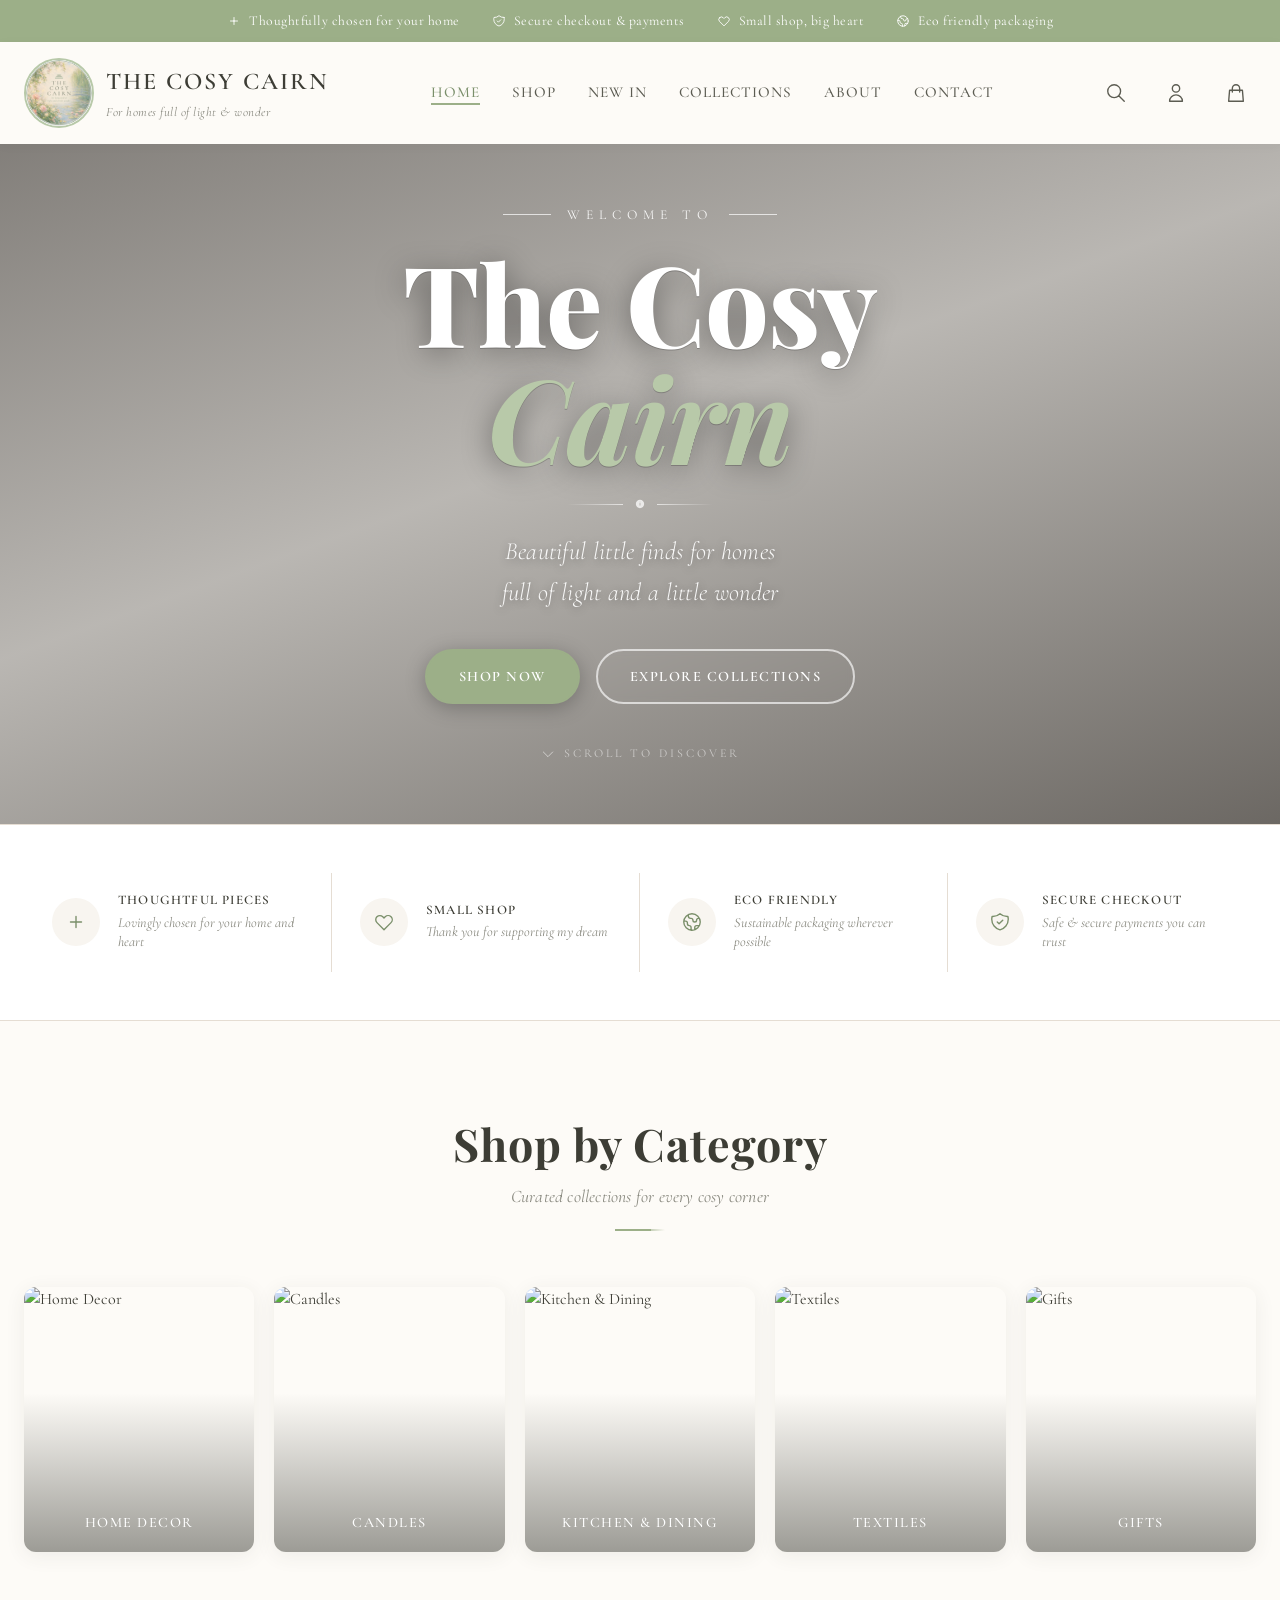
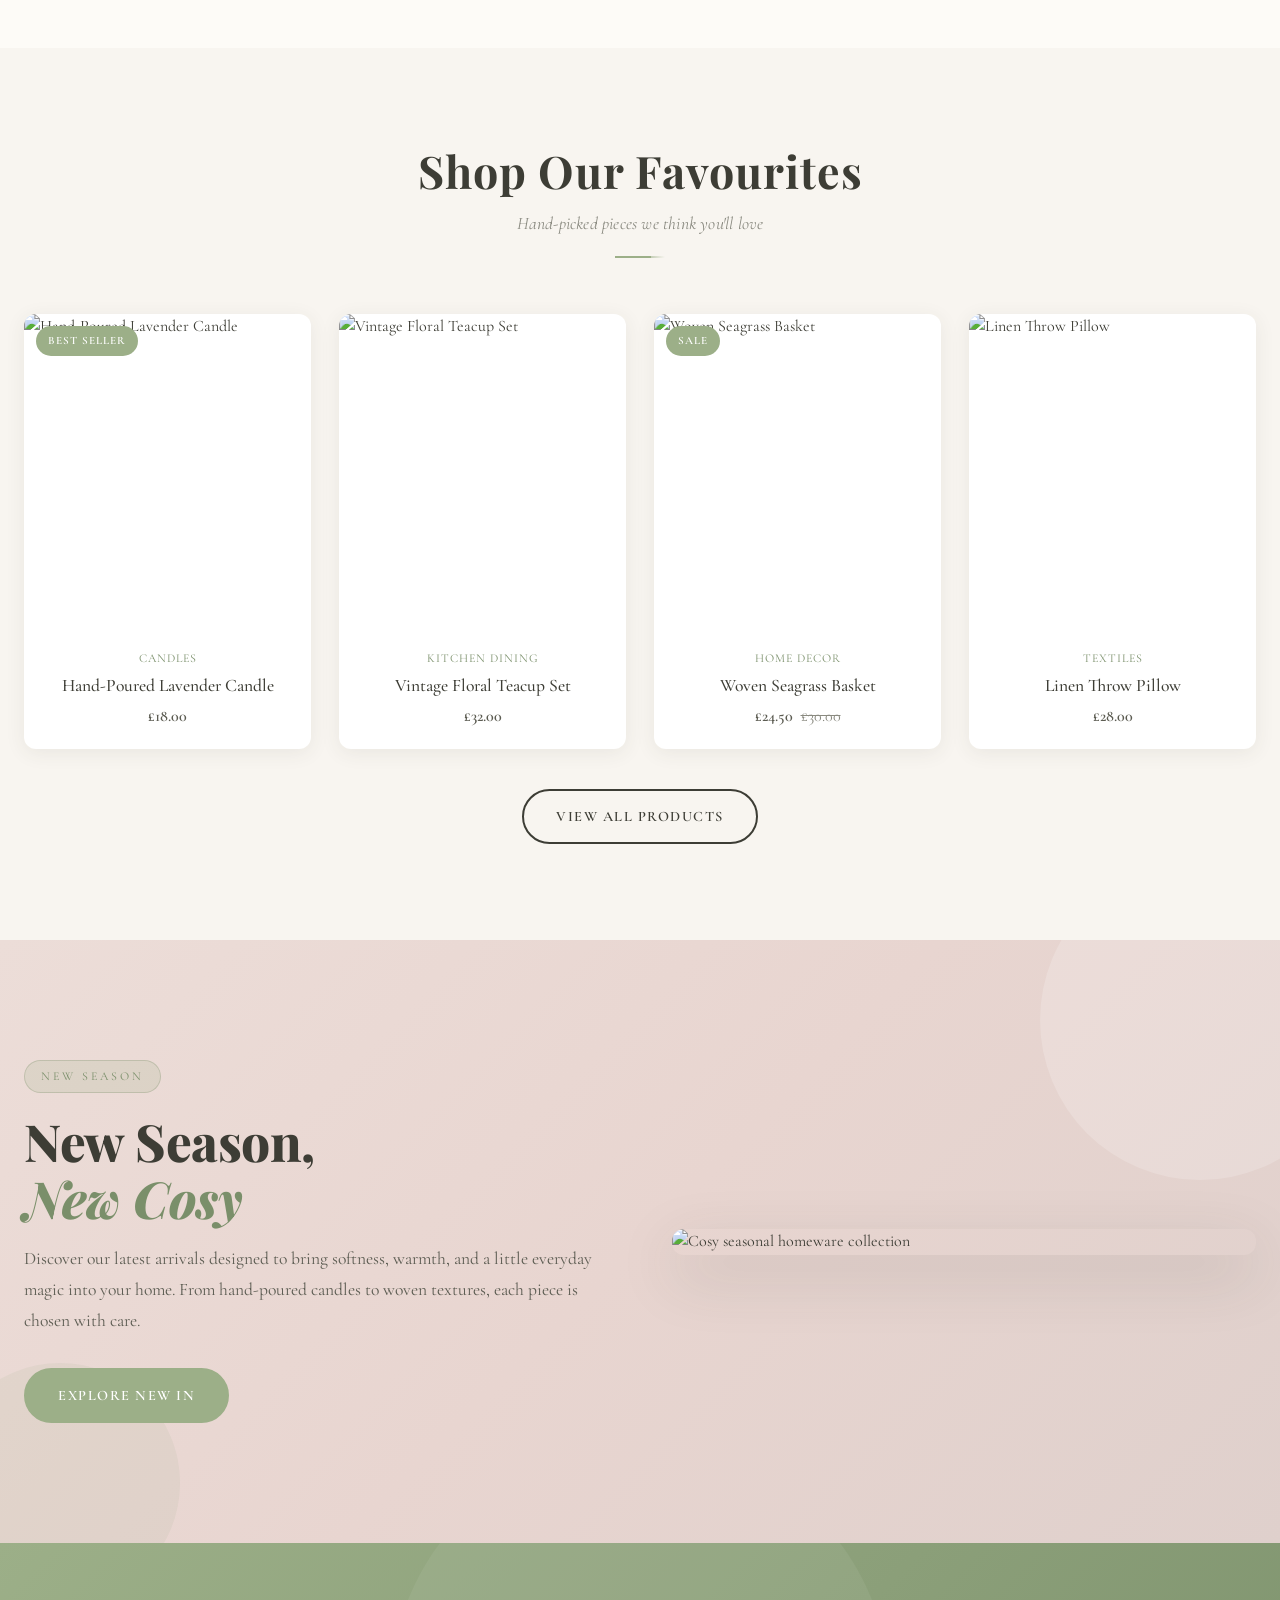
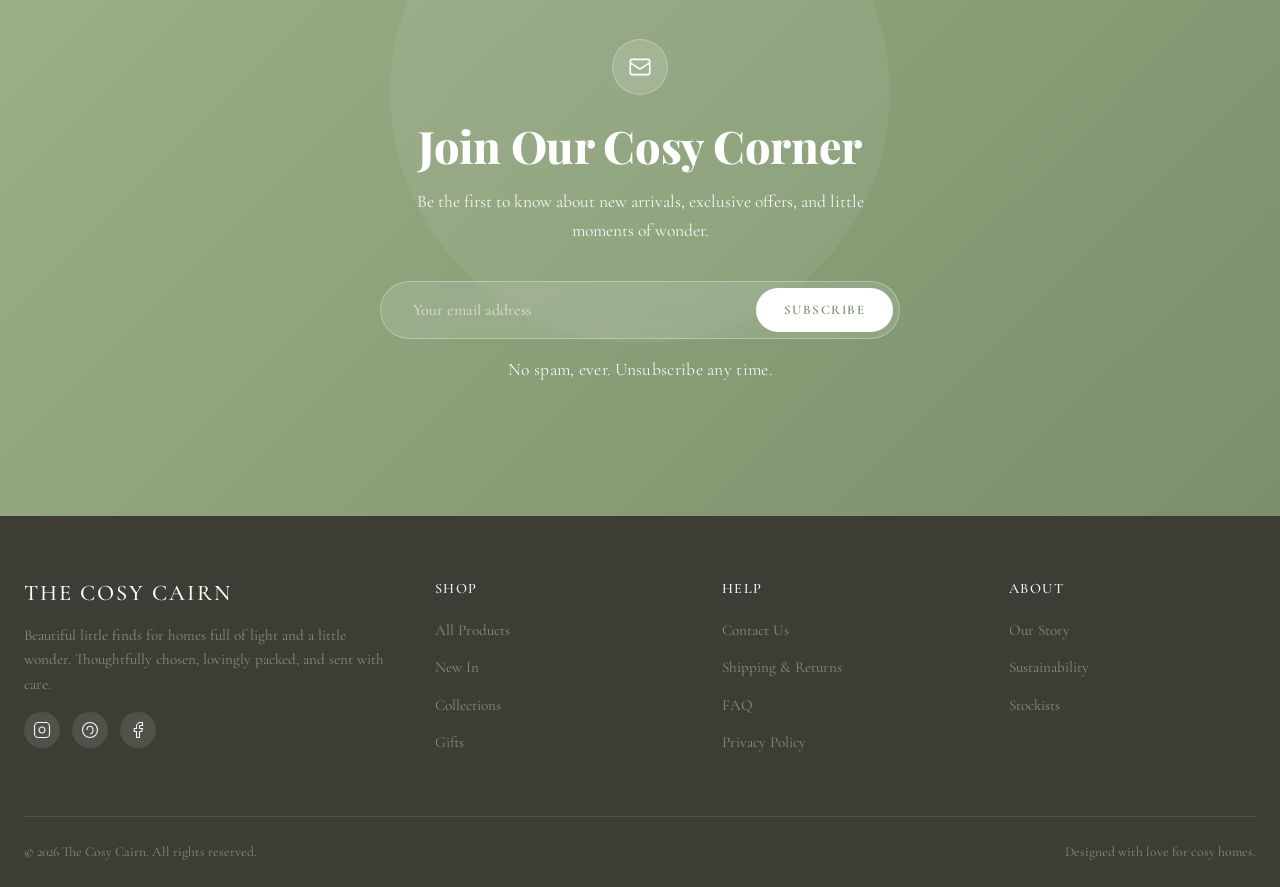
==== commit 788ce828: "Hero" ====
--- a/index.html
+++ b/index.html
@@ -7,7 +7,7 @@
   <meta name="description" content="The Cosy Cairn - thoughtfully chosen homeware, candles, textiles, and gifts for homes full of light and a little wonder.">
   <link rel="preconnect" href="https://fonts.googleapis.com">
   <link rel="preconnect" href="https://fonts.gstatic.com" crossorigin>
-  <link href="https://fonts.googleapis.com/css2?family=Cormorant+Garamond:ital,wght@0,300;0,400;0,500;0,600;1,300;1,400&display=swap" rel="stylesheet">
+  <link href="https://fonts.googleapis.com/css2?family=Cormorant+Garamond:ital,wght@0,300;0,400;0,500;0,600;1,300;1,400&family=Playfair+Display:ital,wght@0,700;0,800;0,900;1,700;1,800&display=swap" rel="stylesheet">
   <link rel="stylesheet" href="css/styles.css">
 </head>
 <body>
@@ -92,11 +92,24 @@
       <div class="hero-bg" style="background-image: url('images/hero-image.png');"></div>
       <div class="hero-overlay"></div>
       <div class="hero-content fade-in">
-        <span class="hero-subtitle">Welcome to</span>
-        <h1 class="hero-title">The Cosy Cairn</h1>
-        <div class="hero-divider"></div>
-        <p class="hero-tagline">Beautiful little finds for homes<br> full of light and a little wonder</p>
-        <a href="shop.html" class="btn btn-primary">Shop Now</a>
+        <div class="hero-eyebrow">
+          <span class="hero-eyebrow-line"></span>
+          <span class="hero-eyebrow-text">Welcome to</span>
+          <span class="hero-eyebrow-line"></span>
+        </div>
+        <h1 class="hero-title">The Cosy<br><em>Cairn</em></h1>
+        <div class="hero-ornament">
+          <span></span><svg xmlns="http://www.w3.org/2000/svg" viewBox="0 0 24 24" fill="currentColor"><path d="M12 2C6.477 2 2 6.477 2 12s4.477 10 10 10 10-4.477 10-10S17.523 2 12 2zm0 4a1 1 0 110 2 1 1 0 010-2zm0 3a1 1 0 011 1v5a1 1 0 11-2 0V10a1 1 0 011-1z"/></svg><span></span>
+        </div>
+        <p class="hero-tagline">Beautiful little finds for homes<br>full of light and a little wonder</p>
+        <div class="hero-actions">
+          <a href="shop.html" class="btn btn-hero-primary">Shop Now</a>
+          <a href="collections.html" class="btn btn-hero-outline">Explore Collections</a>
+        </div>
+        <p class="hero-scroll-hint">
+          <svg xmlns="http://www.w3.org/2000/svg" fill="none" viewBox="0 0 24 24" stroke="currentColor" stroke-width="1.5"><path stroke-linecap="round" stroke-linejoin="round" d="M19 9l-7 7-7-7" /></svg>
+          Scroll to discover
+        </p>
       </div>
     </section>
 
@@ -104,28 +117,36 @@
     <section class="trust-badges">
       <div class="container">
         <div class="trust-badge fade-in">
-          <svg xmlns="http://www.w3.org/2000/svg" fill="none" viewBox="0 0 24 24" stroke="currentColor" stroke-width="1.5"><path stroke-linecap="round" stroke-linejoin="round" d="M12 6v6m0 0v6m0-6h6m-6 0H6" /></svg>
+          <div class="trust-badge-icon">
+            <svg xmlns="http://www.w3.org/2000/svg" fill="none" viewBox="0 0 24 24" stroke="currentColor" stroke-width="1.5"><path stroke-linecap="round" stroke-linejoin="round" d="M12 6v6m0 0v6m0-6h6m-6 0H6" /></svg>
+          </div>
           <div>
             <h4>Thoughtful Pieces</h4>
             <p>Lovingly chosen for your home and heart</p>
           </div>
         </div>
         <div class="trust-badge fade-in">
-          <svg xmlns="http://www.w3.org/2000/svg" fill="none" viewBox="0 0 24 24" stroke="currentColor" stroke-width="1.5"><path stroke-linecap="round" stroke-linejoin="round" d="M4.318 6.318a4.5 4.5 0 000 6.364L12 20.364l7.682-7.682a4.5 4.5 0 00-6.364-6.364L12 7.636l-1.318-1.318a4.5 4.5 0 00-6.364 0z" /></svg>
+          <div class="trust-badge-icon">
+            <svg xmlns="http://www.w3.org/2000/svg" fill="none" viewBox="0 0 24 24" stroke="currentColor" stroke-width="1.5"><path stroke-linecap="round" stroke-linejoin="round" d="M4.318 6.318a4.5 4.5 0 000 6.364L12 20.364l7.682-7.682a4.5 4.5 0 00-6.364-6.364L12 7.636l-1.318-1.318a4.5 4.5 0 00-6.364 0z" /></svg>
+          </div>
           <div>
             <h4>Small Shop</h4>
             <p>Thank you for supporting my dream</p>
           </div>
         </div>
         <div class="trust-badge fade-in">
-          <svg xmlns="http://www.w3.org/2000/svg" fill="none" viewBox="0 0 24 24" stroke="currentColor" stroke-width="1.5"><path stroke-linecap="round" stroke-linejoin="round" d="M3.055 11H5a2 2 0 012 2v1a2 2 0 002 2 2 2 0 012 2v2.945M8 3.935V5.5A2.5 2.5 0 0010.5 8h.5a2 2 0 012 2 2 2 0 104 0 2 2 0 012-2h1.064M15 20.488V18a2 2 0 012-2h3.064M21 12a9 9 0 11-18 0 9 9 0 0118 0z" /></svg>
+          <div class="trust-badge-icon">
+            <svg xmlns="http://www.w3.org/2000/svg" fill="none" viewBox="0 0 24 24" stroke="currentColor" stroke-width="1.5"><path stroke-linecap="round" stroke-linejoin="round" d="M3.055 11H5a2 2 0 012 2v1a2 2 0 002 2 2 2 0 012 2v2.945M8 3.935V5.5A2.5 2.5 0 0010.5 8h.5a2 2 0 012 2 2 2 0 104 0 2 2 0 012-2h1.064M15 20.488V18a2 2 0 012-2h3.064M21 12a9 9 0 11-18 0 9 9 0 0118 0z" /></svg>
+          </div>
           <div>
             <h4>Eco Friendly</h4>
             <p>Sustainable packaging wherever possible</p>
           </div>
         </div>
         <div class="trust-badge fade-in">
-          <svg xmlns="http://www.w3.org/2000/svg" fill="none" viewBox="0 0 24 24" stroke="currentColor" stroke-width="1.5"><path stroke-linecap="round" stroke-linejoin="round" d="M9 12l2 2 4-4m5.618-4.016A11.955 11.955 0 0112 2.944a11.955 11.955 0 01-8.618 3.04A12.02 12.02 0 003 9c0 5.591 3.824 10.29 9 11.622 5.176-1.332 9-6.03 9-11.622 0-1.042-.133-2.052-.382-3.016z" /></svg>
+          <div class="trust-badge-icon">
+            <svg xmlns="http://www.w3.org/2000/svg" fill="none" viewBox="0 0 24 24" stroke="currentColor" stroke-width="1.5"><path stroke-linecap="round" stroke-linejoin="round" d="M9 12l2 2 4-4m5.618-4.016A11.955 11.955 0 0112 2.944a11.955 11.955 0 01-8.618 3.04A12.02 12.02 0 003 9c0 5.591 3.824 10.29 9 11.622 5.176-1.332 9-6.03 9-11.622 0-1.042-.133-2.052-.382-3.016z" /></svg>
+          </div>
           <div>
             <h4>Secure Checkout</h4>
             <p>Safe &amp; secure payments you can trust</p>
@@ -170,7 +191,8 @@
       <div class="container">
         <div class="featured-banner-inner">
           <div class="featured-banner-content fade-in">
-            <h2>New Season, New Cosy</h2>
+            <span class="banner-label">New Season</span>
+            <h2>New Season,<br><em>New Cosy</em></h2>
             <p>Discover our latest arrivals designed to bring softness, warmth, and a little everyday magic into your home. From hand-poured candles to woven textures, each piece is chosen with care.</p>
             <a href="new-in.html" class="btn btn-primary">Explore New In</a>
           </div>
@@ -185,12 +207,16 @@
     <section class="newsletter">
       <div class="container">
         <div class="fade-in">
+          <div class="newsletter-icon">
+            <svg xmlns="http://www.w3.org/2000/svg" fill="none" viewBox="0 0 24 24" stroke="currentColor" stroke-width="1.5"><path stroke-linecap="round" stroke-linejoin="round" d="M3 8l7.89 5.26a2 2 0 002.22 0L21 8M5 19h14a2 2 0 002-2V7a2 2 0 00-2-2H5a2 2 0 00-2 2v10a2 2 0 002 2z" /></svg>
+          </div>
           <h2>Join Our Cosy Corner</h2>
           <p>Be the first to know about new arrivals, exclusive offers, and little moments of wonder.</p>
           <form class="newsletter-form">
             <input type="email" placeholder="Your email address" required aria-label="Email address">
             <button type="submit" class="btn btn-light">Subscribe</button>
           </form>
+          <p class="newsletter-note">No spam, ever. Unsubscribe any time.</p>
         </div>
       </div>
     </section>
--- a/css/styles.css
+++ b/css/styles.css
@@ -288,7 +288,7 @@
 /* ===== Hero Section ===== */
 .hero {
   position: relative;
-  min-height: 600px;
+  min-height: 680px;
   display: flex;
   align-items: center;
   justify-content: center;
@@ -302,16 +302,22 @@
   background-size: cover;
   background-position: center;
   z-index: -2;
+  transform: scale(1.04);
+  transition: transform 8s ease-out;
+}
+
+.hero:hover .hero-bg {
+  transform: scale(1);
 }
 
 .hero-overlay {
   position: absolute;
   inset: 0;
   background: linear-gradient(
-    to bottom,
-    rgba(0, 0, 0, 0.3) 0%,
-    rgba(0, 0, 0, 0.1) 50%,
-    rgba(0, 0, 0, 0.4) 100%
+    160deg,
+    rgba(30, 25, 20, 0.55) 0%,
+    rgba(30, 25, 20, 0.3) 45%,
+    rgba(30, 25, 20, 0.65) 100%
   );
   z-index: -1;
 }
@@ -319,43 +325,177 @@
 .hero-content {
   position: relative;
   z-index: 1;
-  max-width: 700px;
-  padding: 40px 24px;
-}
-
-.hero-subtitle {
-  font-size: 1rem;
-  letter-spacing: 4px;
+  max-width: 820px;
+  padding: 60px 32px;
+}
+
+/* Eyebrow row */
+.hero-eyebrow {
+  display: flex;
+  align-items: center;
+  justify-content: center;
+  gap: 16px;
+  margin-bottom: 20px;
+}
+
+.hero-eyebrow-line {
+  display: block;
+  width: 48px;
+  height: 1px;
+  background-color: rgba(255, 255, 255, 0.7);
+}
+
+.hero-eyebrow-text {
+  font-family: 'Cormorant Garamond', Georgia, serif;
+  font-size: 0.85rem;
+  font-weight: 400;
+  letter-spacing: 6px;
   text-transform: uppercase;
+  color: rgba(255, 255, 255, 0.9);
+}
+
+/* Main title */
+.hero-title {
+  font-family: 'Playfair Display', 'Cormorant Garamond', Georgia, serif;
+  font-size: clamp(3.2rem, 9vw, 7rem);
+  font-weight: 800;
+  line-height: 1.0;
+  letter-spacing: -1px;
   color: #ffffff;
-  margin-bottom: 16px;
+  margin-bottom: 0;
+  text-shadow: 0 4px 30px rgba(0, 0, 0, 0.4), 0 1px 0 rgba(0,0,0,0.2);
+}
+
+.hero-title em {
+  font-style: italic;
+  font-weight: 700;
+  color: var(--sage-light);
   display: block;
-  text-shadow: 2px 2px 4px rgba(0, 0, 0, 0.5);
-}
-
-.hero-title {
-  font-size: clamp(2.5rem, 6vw, 4.5rem);
-  letter-spacing: 4px;
+  font-size: 1.05em;
+}
+
+/* Ornament divider */
+.hero-ornament {
+  display: flex;
+  align-items: center;
+  justify-content: center;
+  gap: 12px;
+  margin: 24px auto 22px;
+}
+
+.hero-ornament span {
+  display: block;
+  width: 56px;
+  height: 1px;
+  background: linear-gradient(to right, transparent, rgba(255,255,255,0.65));
+}
+
+.hero-ornament span:last-child {
+  background: linear-gradient(to left, transparent, rgba(255,255,255,0.65));
+}
+
+.hero-ornament svg {
+  width: 10px;
+  height: 10px;
+  fill: rgba(255,255,255,0.75);
+  flex-shrink: 0;
+}
+
+/* Tagline */
+.hero-tagline {
+  font-family: 'Cormorant Garamond', Georgia, serif;
+  font-size: clamp(1.2rem, 2.5vw, 1.55rem);
+  font-style: italic;
+  font-weight: 300;
+  color: rgba(255, 255, 255, 0.93);
+  margin-bottom: 36px;
+  line-height: 1.65;
+  letter-spacing: 0.3px;
+  text-shadow: 0 2px 8px rgba(0, 0, 0, 0.35);
+}
+
+/* Hero CTA buttons */
+.hero-actions {
+  display: flex;
+  align-items: center;
+  justify-content: center;
+  gap: 16px;
+  flex-wrap: wrap;
+  margin-bottom: 40px;
+}
+
+.btn-hero-primary {
+  display: inline-flex;
+  align-items: center;
+  justify-content: center;
+  padding: 15px 38px;
+  background-color: var(--sage);
+  color: var(--white);
+  border: 2px solid var(--sage);
+  border-radius: 40px;
+  font-family: 'Cormorant Garamond', Georgia, serif;
+  font-size: 0.85rem;
+  font-weight: 600;
+  letter-spacing: 2.5px;
   text-transform: uppercase;
-  margin-bottom: 20px;
-  color: #ffffff;
-  text-shadow: 2px 2px 4px rgba(0, 0, 0, 0.5);
-}
-
-.hero-divider {
-  width: 60px;
-  height: 2px;
-  background-color: #ffffff;
-  margin: 0 auto 24px;
-}
-
-.hero-tagline {
-  font-size: 1.25rem;
-  font-style: italic;
-  color: #ffffff;
-  margin-bottom: 32px;
-  line-height: 1.5;
-  text-shadow: 2px 2px 4px rgba(0, 0, 0, 0.5);
+  transition: var(--transition);
+  box-shadow: 0 4px 20px rgba(0,0,0,0.25);
+}
+
+.btn-hero-primary:hover {
+  background-color: var(--sage-dark);
+  border-color: var(--sage-dark);
+  transform: translateY(-3px);
+  box-shadow: 0 8px 28px rgba(0,0,0,0.3);
+}
+
+.btn-hero-outline {
+  display: inline-flex;
+  align-items: center;
+  justify-content: center;
+  padding: 13px 36px;
+  background-color: transparent;
+  color: var(--white);
+  border: 2px solid rgba(255,255,255,0.65);
+  border-radius: 40px;
+  font-family: 'Cormorant Garamond', Georgia, serif;
+  font-size: 0.85rem;
+  font-weight: 600;
+  letter-spacing: 2.5px;
+  text-transform: uppercase;
+  transition: var(--transition);
+  backdrop-filter: blur(4px);
+}
+
+.btn-hero-outline:hover {
+  background-color: rgba(255,255,255,0.15);
+  border-color: rgba(255,255,255,0.9);
+  transform: translateY(-3px);
+}
+
+/* Scroll hint */
+.hero-scroll-hint {
+  display: flex;
+  align-items: center;
+  justify-content: center;
+  gap: 8px;
+  font-family: 'Cormorant Garamond', Georgia, serif;
+  font-size: 0.75rem;
+  letter-spacing: 3px;
+  text-transform: uppercase;
+  color: rgba(255, 255, 255, 0.55);
+  animation: hero-scroll-bob 2.4s ease-in-out infinite;
+}
+
+.hero-scroll-hint svg {
+  width: 16px;
+  height: 16px;
+  stroke: rgba(255,255,255,0.55);
+}
+
+@keyframes hero-scroll-bob {
+  0%, 100% { transform: translateY(0); opacity: 0.55; }
+  50%       { transform: translateY(5px); opacity: 0.85; }
 }
 
 .btn {
@@ -410,8 +550,8 @@
 
 /* ===== Trust Badges ===== */
 .trust-badges {
-  background-color: var(--cream-warm);
-  padding: 40px 0;
+  background-color: var(--white);
+  padding: 48px 0;
   border-top: 1px solid var(--beige);
   border-bottom: 1px solid var(--beige);
 }
@@ -419,51 +559,80 @@
 .trust-badges .container {
   display: grid;
   grid-template-columns: repeat(4, 1fr);
-  gap: 24px;
+  gap: 0;
 }
 
 .trust-badge {
   display: flex;
-  align-items: flex-start;
-  gap: 16px;
-  padding: 16px;
+  align-items: center;
+  gap: 18px;
+  padding: 20px 28px;
+  border-right: 1px solid var(--beige);
+  transition: var(--transition);
+}
+
+.trust-badge:last-child {
+  border-right: none;
+}
+
+.trust-badge:hover {
+  background-color: var(--cream-warm);
+}
+
+.trust-badge-icon {
+  width: 48px;
+  height: 48px;
+  border-radius: 50%;
+  background-color: var(--cream-warm);
+  display: flex;
+  align-items: center;
+  justify-content: center;
+  flex-shrink: 0;
+  transition: var(--transition);
+}
+
+.trust-badge:hover .trust-badge-icon {
+  background-color: var(--sage-light);
 }
 
 .trust-badge svg {
-  width: 28px;
-  height: 28px;
+  width: 22px;
+  height: 22px;
   stroke: var(--sage-dark);
   flex-shrink: 0;
 }
 
 .trust-badge h4 {
-  font-size: 0.85rem;
+  font-size: 0.82rem;
   text-transform: uppercase;
-  letter-spacing: 1px;
+  letter-spacing: 1.2px;
   margin-bottom: 4px;
   color: var(--text-dark);
+  font-weight: 600;
 }
 
 .trust-badge p {
-  font-size: 0.85rem;
+  font-size: 0.88rem;
   color: var(--text-light);
   font-style: italic;
+  line-height: 1.4;
 }
 
 /* ===== Section Styling ===== */
 .section {
-  padding: 80px 0;
+  padding: 96px 0;
 }
 
 .section-header {
   text-align: center;
-  margin-bottom: 48px;
+  margin-bottom: 56px;
 }
 
 .section-title {
-  font-size: clamp(1.8rem, 4vw, 2.5rem);
-  letter-spacing: 2px;
-  text-transform: uppercase;
+  font-family: 'Playfair Display', 'Cormorant Garamond', Georgia, serif;
+  font-size: clamp(2rem, 4vw, 2.8rem);
+  font-weight: 700;
+  letter-spacing: 1px;
   margin-bottom: 12px;
   color: var(--text-dark);
 }
@@ -472,13 +641,33 @@
   font-size: 1.1rem;
   color: var(--text-light);
   font-style: italic;
+  letter-spacing: 0.2px;
 }
 
 .section-divider {
+  display: flex;
+  align-items: center;
+  justify-content: center;
+  gap: 10px;
+  margin: 18px auto 0;
+  width: fit-content;
+}
+
+.section-divider::before,
+.section-divider::after {
+  content: '';
+  display: block;
+  width: 36px;
+  height: 1px;
+  background-color: var(--sage);
+}
+
+/* Keep the old div-based divider working too */
+div.section-divider {
   width: 50px;
   height: 2px;
-  background-color: var(--sage);
-  margin: 16px auto 0;
+  background: linear-gradient(to right, transparent, var(--sage), transparent);
+  display: block;
 }
 
 /* ===== Category Grid ===== */
@@ -645,78 +834,181 @@
 
 /* ===== Featured Collection Banner ===== */
 .featured-banner {
-  background-color: var(--blush);
-  padding: 80px 0;
+  background: linear-gradient(135deg, #ecddd8 0%, #e8d5d0 50%, #dfd0cc 100%);
+  padding: 96px 0;
+  position: relative;
+  overflow: hidden;
+}
+
+.featured-banner::before {
+  content: '';
+  position: absolute;
+  top: -80px;
+  right: -80px;
+  width: 320px;
+  height: 320px;
+  border-radius: 50%;
+  background: rgba(255,255,255,0.18);
+  pointer-events: none;
+}
+
+.featured-banner::after {
+  content: '';
+  position: absolute;
+  bottom: -60px;
+  left: -60px;
+  width: 240px;
+  height: 240px;
+  border-radius: 50%;
+  background: rgba(156, 175, 136, 0.12);
+  pointer-events: none;
 }
 
 .featured-banner-inner {
   display: grid;
   grid-template-columns: 1fr 1fr;
-  gap: 48px;
-  align-items: center;
+  gap: 64px;
+  align-items: center;
+  position: relative;
+  z-index: 1;
 }
 
 .featured-banner-content {
-  padding: 24px;
+  padding: 24px 0;
+}
+
+.featured-banner-content .banner-label {
+  display: inline-block;
+  font-size: 0.75rem;
+  letter-spacing: 3px;
+  text-transform: uppercase;
+  color: var(--sage-dark);
+  background-color: rgba(156, 175, 136, 0.18);
+  border: 1px solid rgba(122, 143, 106, 0.3);
+  padding: 6px 16px;
+  border-radius: 20px;
+  margin-bottom: 20px;
 }
 
 .featured-banner-content h2 {
-  font-size: clamp(2rem, 4vw, 3rem);
-  margin-bottom: 16px;
-  letter-spacing: 1px;
+  font-family: 'Playfair Display', 'Cormorant Garamond', Georgia, serif;
+  font-size: clamp(2.2rem, 4vw, 3.2rem);
+  font-weight: 800;
+  margin-bottom: 18px;
+  letter-spacing: -0.5px;
+  line-height: 1.1;
+  color: var(--text-dark);
+}
+
+.featured-banner-content h2 em {
+  font-style: italic;
+  color: var(--sage-dark);
 }
 
 .featured-banner-content p {
   font-size: 1.1rem;
   color: var(--text-medium);
-  margin-bottom: 28px;
+  margin-bottom: 32px;
+  line-height: 1.75;
 }
 
 .featured-banner-image {
   border-radius: var(--radius);
   overflow: hidden;
-  box-shadow: var(--shadow-soft);
+  box-shadow: 0 20px 60px rgba(61, 61, 53, 0.18);
+  transform: rotate(1.5deg);
+  transition: var(--transition);
+}
+
+.featured-banner-image:hover {
+  transform: rotate(0deg) scale(1.02);
+  box-shadow: 0 28px 70px rgba(61, 61, 53, 0.22);
 }
 
 .featured-banner-image img {
   width: 100%;
   height: 100%;
   object-fit: cover;
+  display: block;
 }
 
 /* ===== Newsletter ===== */
 .newsletter {
-  background-color: var(--sage);
+  background: linear-gradient(135deg, var(--sage) 0%, var(--sage-dark) 100%);
   color: var(--white);
-  padding: 80px 0;
+  padding: 96px 0;
   text-align: center;
+  position: relative;
+  overflow: hidden;
+}
+
+.newsletter::before {
+  content: '';
+  position: absolute;
+  top: -100px;
+  left: 50%;
+  transform: translateX(-50%);
+  width: 500px;
+  height: 500px;
+  border-radius: 50%;
+  background: rgba(255,255,255,0.06);
+  pointer-events: none;
+}
+
+.newsletter .newsletter-icon {
+  width: 56px;
+  height: 56px;
+  border-radius: 50%;
+  background: rgba(255,255,255,0.15);
+  border: 1px solid rgba(255,255,255,0.25);
+  display: flex;
+  align-items: center;
+  justify-content: center;
+  margin: 0 auto 24px;
+}
+
+.newsletter .newsletter-icon svg {
+  width: 26px;
+  height: 26px;
+  stroke: white;
 }
 
 .newsletter h2 {
-  font-size: clamp(1.8rem, 4vw, 2.5rem);
-  margin-bottom: 12px;
-  letter-spacing: 1px;
+  font-family: 'Playfair Display', 'Cormorant Garamond', Georgia, serif;
+  font-size: clamp(2rem, 4vw, 2.8rem);
+  font-weight: 800;
+  margin-bottom: 14px;
+  letter-spacing: -0.3px;
 }
 
 .newsletter p {
   font-size: 1.1rem;
-  margin-bottom: 32px;
-  opacity: 0.95;
+  margin-bottom: 36px;
+  opacity: 0.9;
+  max-width: 480px;
+  margin-left: auto;
+  margin-right: auto;
+  line-height: 1.65;
 }
 
 .newsletter-form {
   display: flex;
-  max-width: 500px;
+  max-width: 520px;
   margin: 0 auto;
-  gap: 12px;
+  gap: 0;
+  background: rgba(255,255,255,0.12);
+  border: 1px solid rgba(255,255,255,0.3);
+  border-radius: 40px;
+  padding: 6px 6px 6px 24px;
+  backdrop-filter: blur(8px);
 }
 
 .newsletter-form input {
   flex: 1;
-  padding: 14px 20px;
-  border: 2px solid rgba(255, 255, 255, 0.3);
-  border-radius: 30px;
-  background-color: rgba(255, 255, 255, 0.1);
+  padding: 12px 8px;
+  border: none;
+  border-radius: 0;
+  background-color: transparent;
   color: var(--white);
   font-family: inherit;
   font-size: 1rem;
@@ -724,21 +1016,32 @@
 }
 
 .newsletter-form input::placeholder {
-  color: rgba(255, 255, 255, 0.7);
-}
-
-.newsletter-form input:focus {
-  border-color: var(--white);
-  background-color: rgba(255, 255, 255, 0.2);
+  color: rgba(255, 255, 255, 0.65);
 }
 
 .newsletter-form .btn {
   background-color: var(--white);
   color: var(--sage-dark);
+  border: none;
+  padding: 12px 28px;
+  font-size: 0.82rem;
+  letter-spacing: 1.5px;
+  border-radius: 30px;
+  flex-shrink: 0;
+  font-weight: 600;
 }
 
 .newsletter-form .btn:hover {
   background-color: var(--cream);
+  transform: none;
+  box-shadow: 0 4px 14px rgba(0,0,0,0.15);
+}
+
+.newsletter-note {
+  margin-top: 16px;
+  font-size: 0.78rem;
+  opacity: 0.6;
+  letter-spacing: 0.3px;
 }
 
 /* ===== Footer ===== */
@@ -1501,25 +1804,35 @@
   }
   
   .hero {
-    min-height: 460px;
+    min-height: 500px;
   }
   
   .hero-content {
-    padding: 32px 20px;
-  }
-  
-  .hero-subtitle {
-    font-size: 0.85rem;
-    letter-spacing: 3px;
-  }
-  
+    padding: 40px 20px;
+  }
+  
+  .hero-eyebrow-text {
+    font-size: 0.72rem;
+    letter-spacing: 4px;
+  }
+  
+  .hero-eyebrow-line {
+    width: 32px;
+  }
+
   .hero-tagline {
-    font-size: 1.05rem;
-  }
-  
-  .btn {
-    padding: 12px 24px;
-    font-size: 0.8rem;
+    font-size: 1.1rem;
+  }
+  
+  .btn-hero-primary,
+  .btn-hero-outline {
+    padding: 12px 26px;
+    font-size: 0.78rem;
+    letter-spacing: 2px;
+  }
+
+  .hero-scroll-hint {
+    display: none;
   }
   
   .section {
@@ -1532,17 +1845,33 @@
   
   .trust-badges .container {
     grid-template-columns: repeat(2, 1fr);
-    gap: 12px;
+    gap: 0;
   }
   
   .trust-badge {
-    padding: 12px;
-    gap: 10px;
-  }
-  
+    padding: 16px 18px;
+    border-right: none;
+    border-bottom: 1px solid var(--beige);
+    gap: 14px;
+  }
+
+  .trust-badge:nth-child(odd) {
+    border-right: 1px solid var(--beige);
+  }
+
+  .trust-badge:last-child,
+  .trust-badge:nth-last-child(2):nth-child(odd) {
+    border-bottom: none;
+  }
+  
+  .trust-badge-icon {
+    width: 40px;
+    height: 40px;
+  }
+
   .trust-badge svg {
-    width: 22px;
-    height: 22px;
+    width: 18px;
+    height: 18px;
   }
   
   .trust-badge h4 {
@@ -1550,7 +1879,7 @@
   }
   
   .trust-badge p {
-    font-size: 0.75rem;
+    font-size: 0.78rem;
   }
   
   .category-grid {
@@ -1588,16 +1917,20 @@
   }
   
   .featured-banner {
-    padding: 56px 0;
+    padding: 64px 0;
   }
   
   .featured-banner-inner {
     grid-template-columns: 1fr;
-    gap: 32px;
+    gap: 36px;
   }
   
   .featured-banner-content {
     padding: 0;
+  }
+
+  .featured-banner-image {
+    transform: none;
   }
   
   .about-intro,
@@ -1696,25 +2029,37 @@
   }
   
   .hero {
-    min-height: 400px;
+    min-height: 420px;
   }
   
   .hero-title {
-    letter-spacing: 2px;
+    letter-spacing: -0.5px;
   }
   
   .hero-tagline {
     font-size: 1rem;
-    margin-bottom: 24px;
+    margin-bottom: 28px;
+  }
+
+  .hero-actions {
+    gap: 10px;
+  }
+
+  .btn-hero-primary,
+  .btn-hero-outline {
+    padding: 11px 22px;
+    font-size: 0.75rem;
+    letter-spacing: 1.5px;
   }
   
   .trust-badges .container {
     grid-template-columns: 1fr;
-    gap: 8px;
+    gap: 0;
   }
   
   .trust-badge {
-    justify-content: center;
+    border-right: none !important;
+    justify-content: flex-start;
     text-align: left;
   }
   
